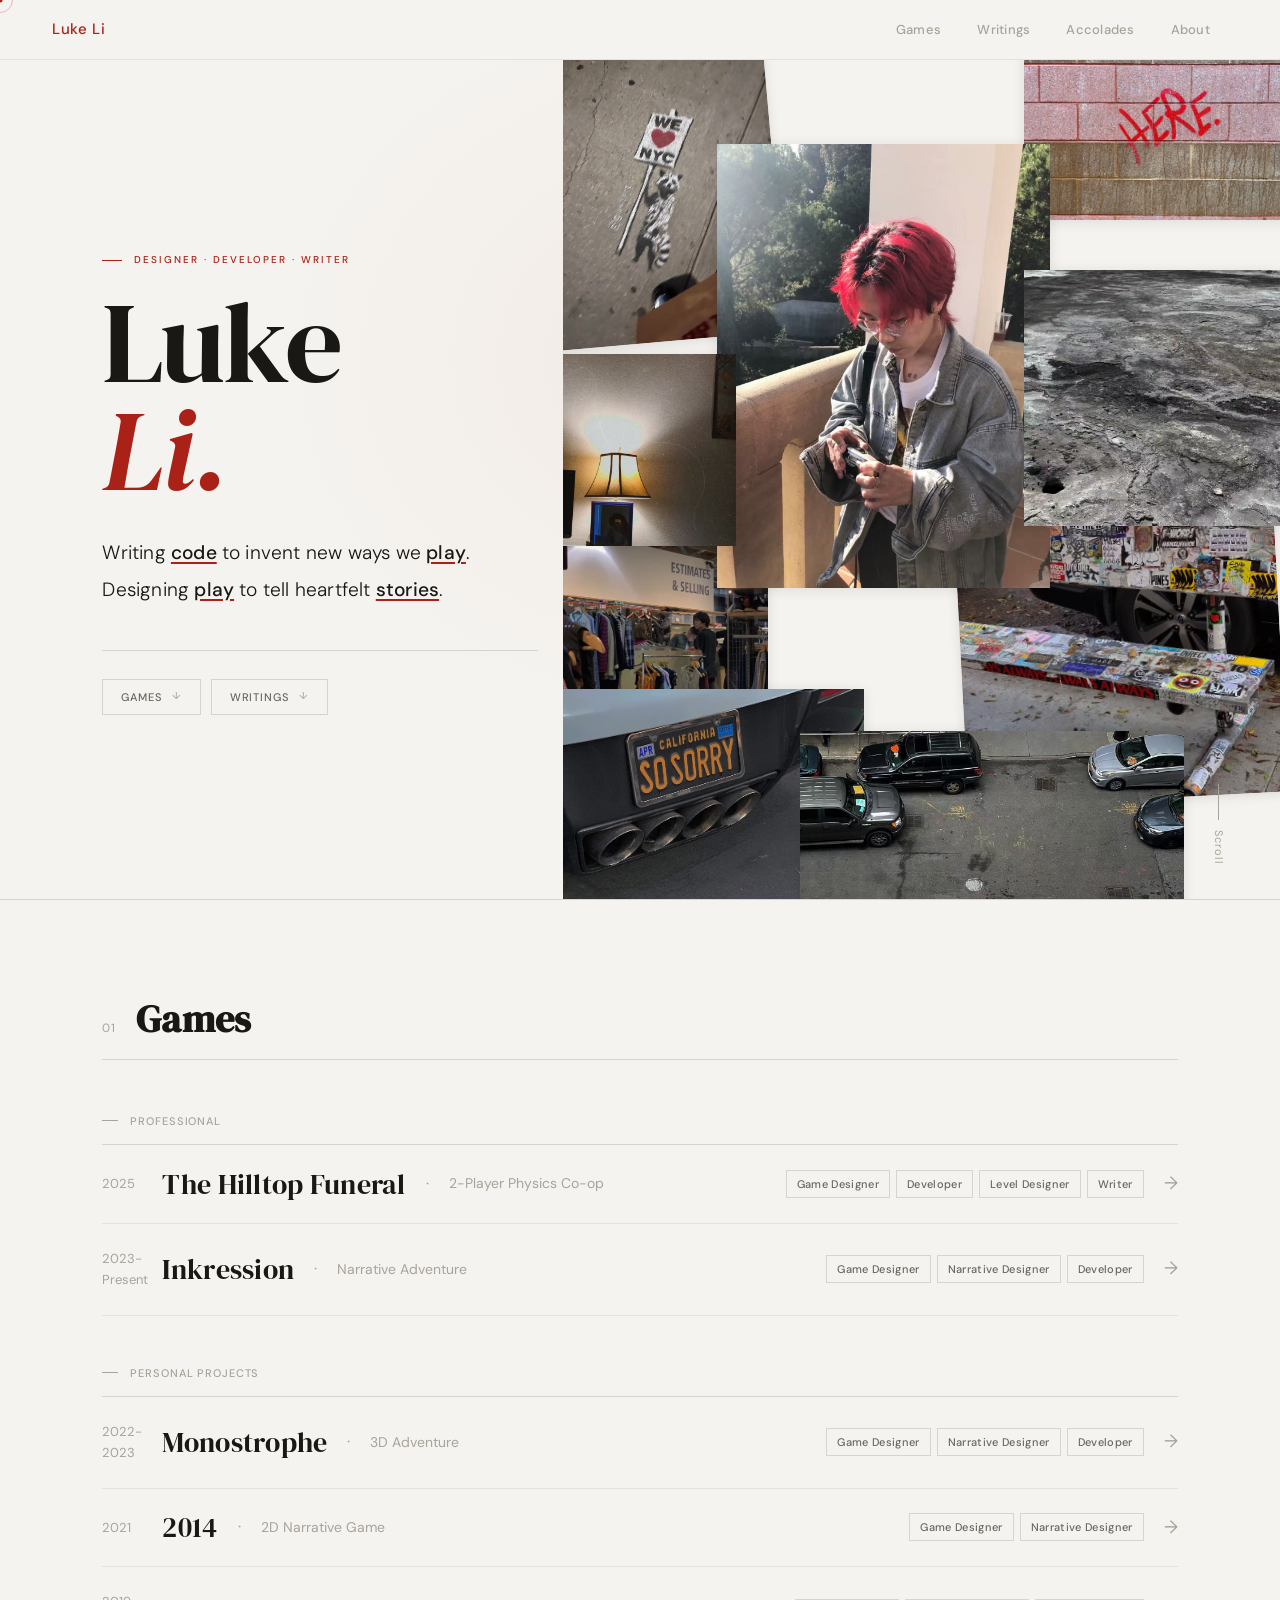
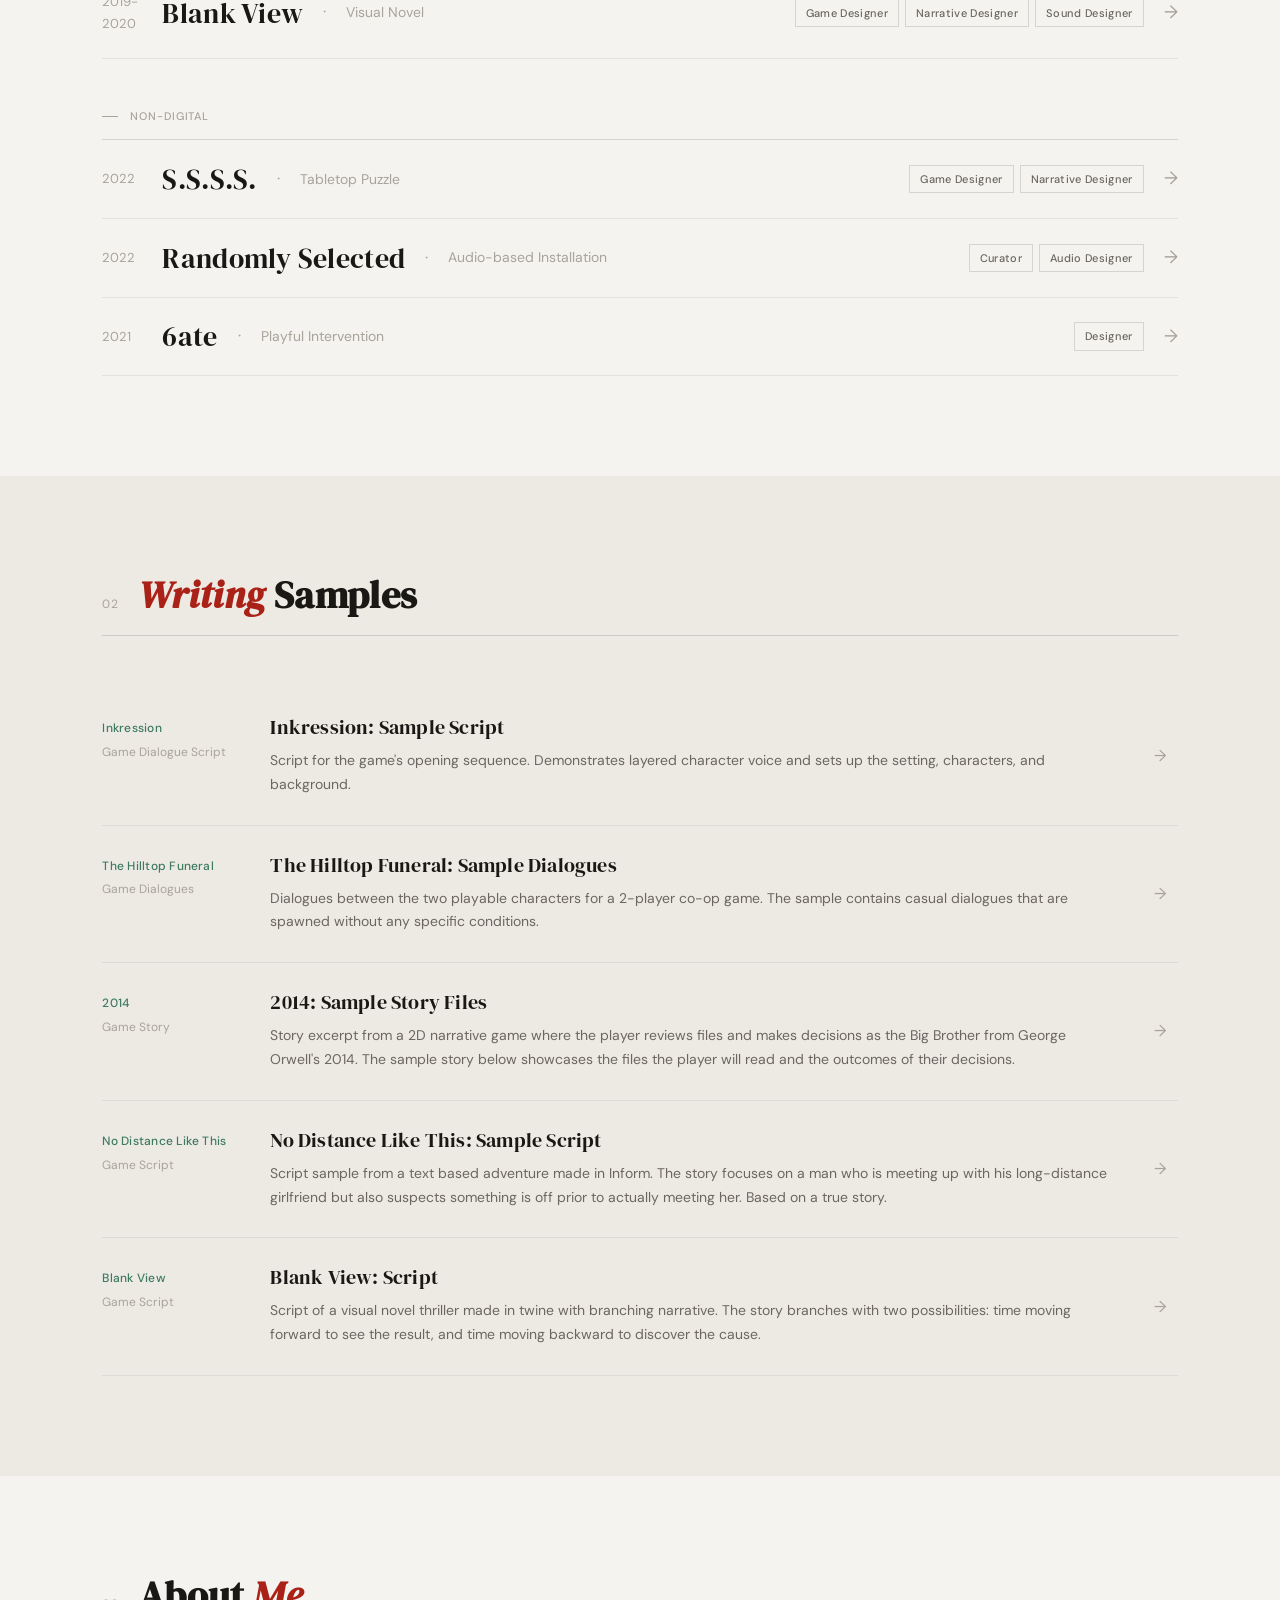
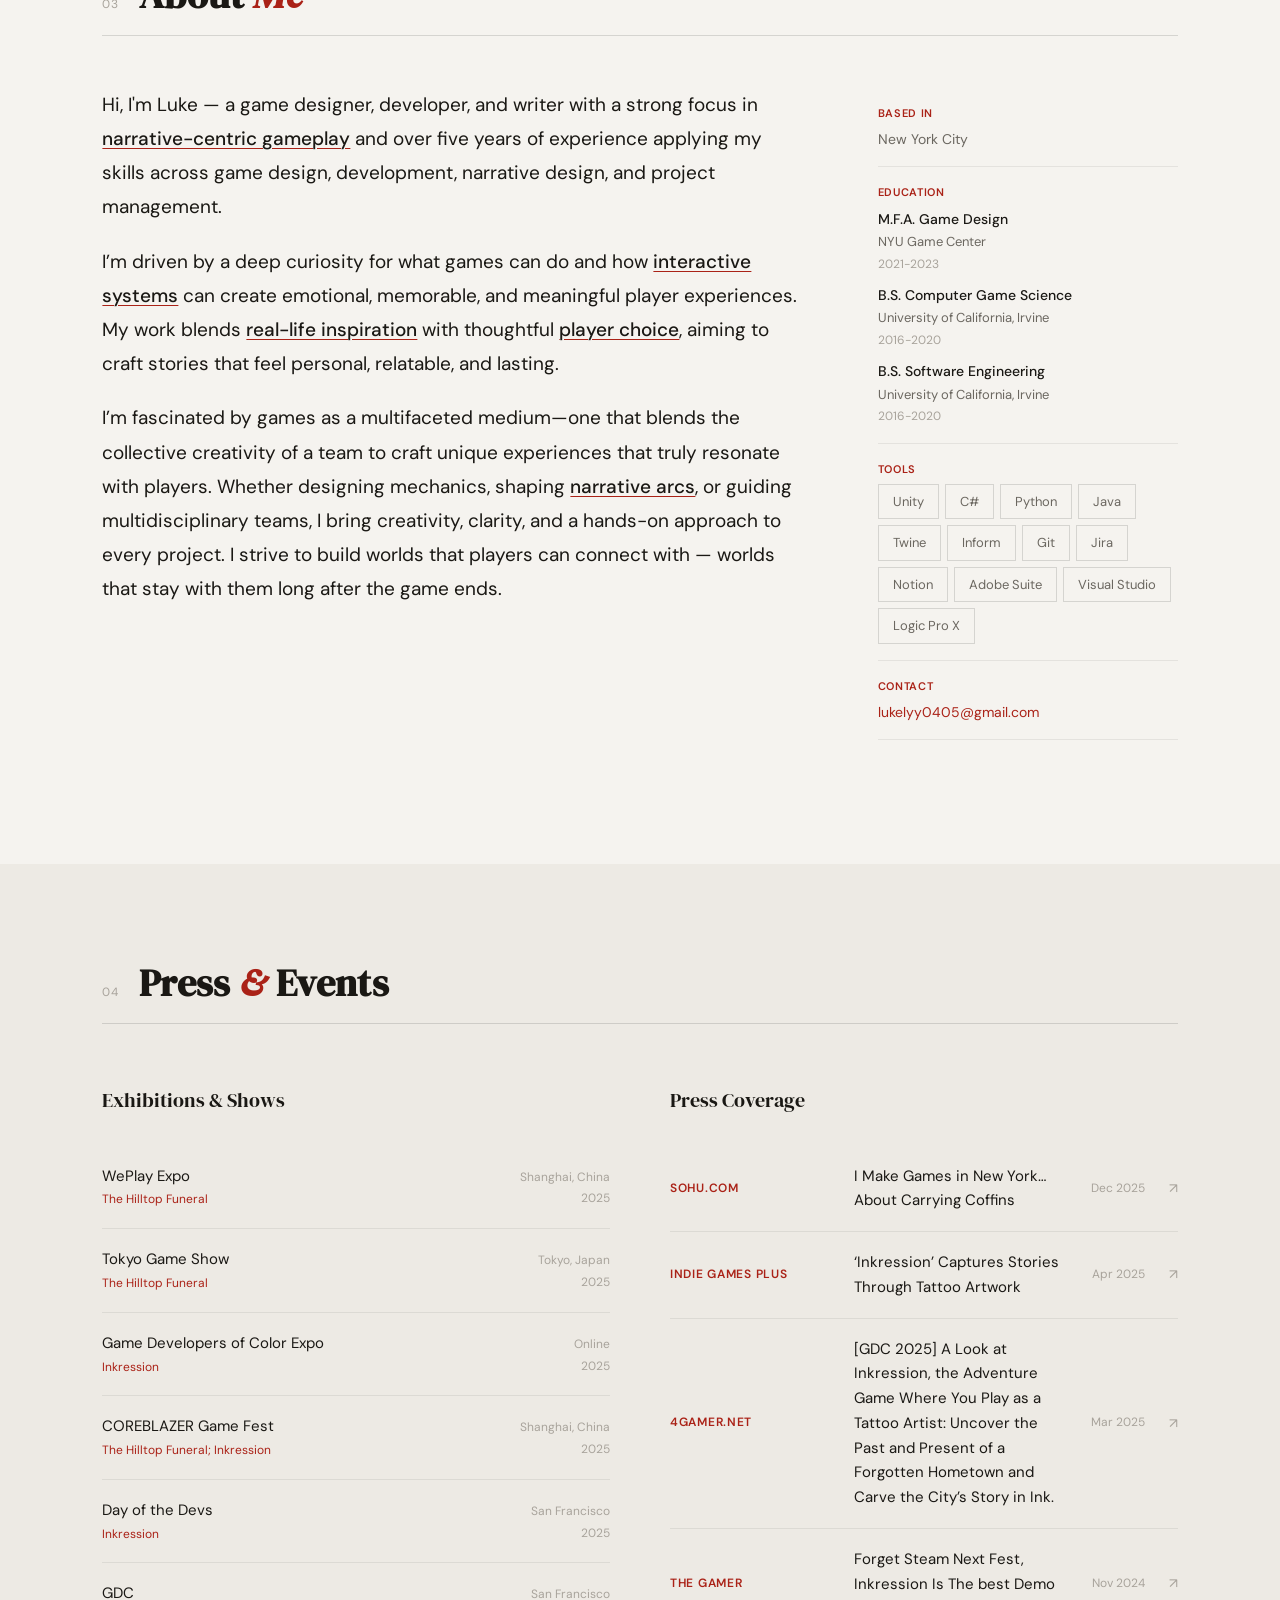
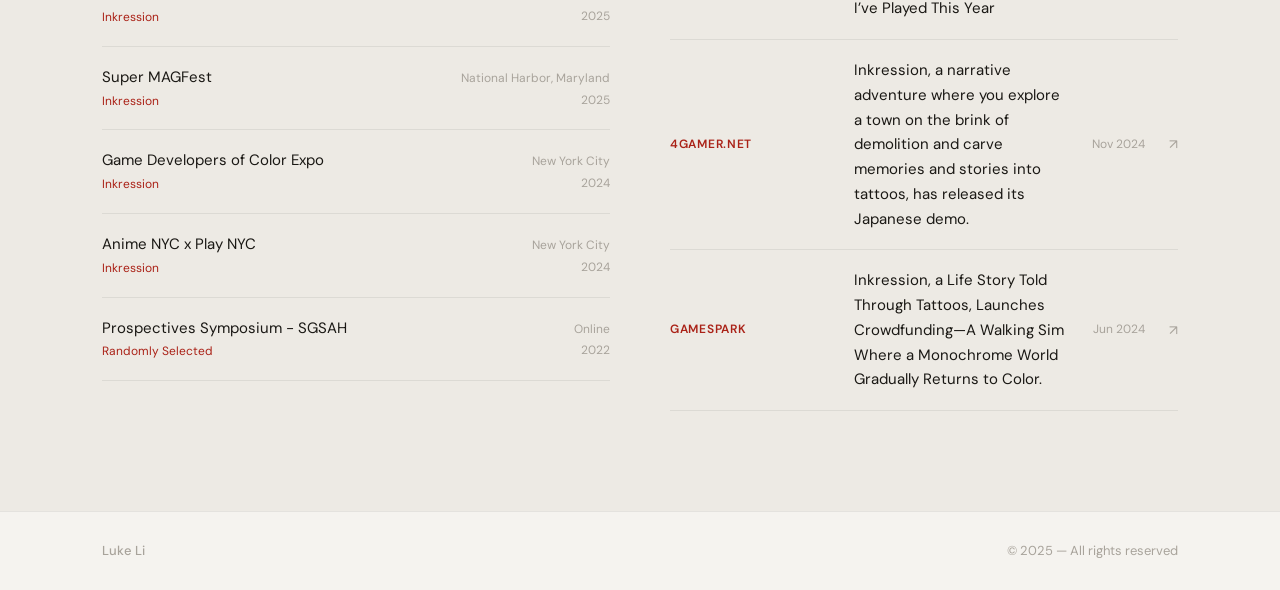
==== index.html @ 3622e914 "initial" ====
<!DOCTYPE html>
<html lang="en">
<head>
<meta charset="UTF-8"/>
<meta name="viewport" content="width=device-width, initial-scale=1.0"/>
<title>Luke Li — Portfolio</title>
<link rel="preconnect" href="https://fonts.googleapis.com">
<link rel="preconnect" href="https://fonts.gstatic.com" crossorigin>
<link href="https://fonts.googleapis.com/css2?family=DM+Sans:ital,opsz,wght@0,9..40,300;0,9..40,400;0,9..40,500;0,9..40,600;1,9..40,300&family=DM+Serif+Display:ital@0;1&display=swap" rel="stylesheet">
<link rel="stylesheet" href="styles.css">
</head>
<body>

<div id="cur"></div>
<div id="curR"></div>

<!-- NAV -->
<nav>
  <a href="#sec-hero" class="nav-logo" id="nav-logo">Luke Li</a>
  <ul class="nav-links">
    <li><a href="#sec-games"    data-s="games">Games</a></li>
    <li><a href="#sec-writings" data-s="writings">Writings</a></li>
    <li><a href="#sec-press"    data-s="press">Accolades</a></li>
    <li><a href="#sec-about"    data-s="about">About</a></li>
  </ul>
</nav>

<!-- MAIN PAGE -->
<main id="main-page">

  <!-- HERO -->
  <section id="sec-hero">
    <div class="hg"></div>
    <!-- left: name + statement + nav buttons -->
    <div class="h-left">
      <div class="h-eyebrow" id="h-eyebrow"></div>
      <div class="h-name" id="h-name"></div>
      <div class="h-name-row2">
        <div class="h-name-sub" id="h-name-sub"></div>
      </div>
      <p class="h-bio" id="h-bio"></p>
      <div class="h-statement">
        <div class="h-nav-btns">
          <a href="#sec-games"    class="h-nav-btn">Games</a>
          <a href="#sec-writings" class="h-nav-btn">Writings</a>
        </div>
      </div>
    </div>
    <!-- right: photo collage -->
    <div class="h-right">
      <div class="h-collage" id="h-collage"></div>
    </div>
    <div class="h-scroll">Scroll</div>
  </section>

  <!-- GAMES -->
  <section id="sec-games">
    <div class="wrap">
      <div class="sh rv"><span class="sh-num">01</span><h2 class="sh-title">Games</h2></div>
      <div id="games-container"></div>
    </div>
  </section>

  <!-- WRITINGS -->
  <section id="sec-writings">
    <div class="wrap" style="background:var(--bg2);max-width:none;padding:100px 8vw">
      <div style="max-width:1320px;margin:0 auto">
        <div class="sh rv"><span class="sh-num">02</span><h2 class="sh-title"><em>Writing</em> Samples</h2></div>
        <div class="w-list" id="w-list"></div>
      </div>
    </div>
  </section>

  <!-- ABOUT -->
  <section id="sec-about">
    <div class="wrap" style="background:var(--bg);max-width:none;padding:100px 8vw">
      <div style="max-width:1320px;margin:0 auto">
        <div class="sh rv"><span class="sh-num">03</span><h2 class="sh-title">About <em>Me</em></h2></div>
        <div class="ab-grid" id="ab-grid"></div>
      </div>
    </div>
  </section>

  <!-- PRESS & EVENTS -->
  <section id="sec-press">
    <div class="wrap" style="background:var(--bg2);max-width:none;padding:100px 8vw">
      <div style="max-width:1320px;margin:0 auto">
        <div class="sh rv"><span class="sh-num">04</span><h2 class="sh-title">Press <em>&amp;</em> Events</h2></div>
        <div class="pe-grid">
          <div class="rv" id="exhibitions-list"></div>
          <div class="rv" style="transition-delay:60ms" id="press-list"></div>
        </div>
      </div>
    </div>
  </section>

  <footer>
    <span class="f-logo" id="f-logo"></span>
    <span class="f-copy">© 2025 — All rights reserved</span>
  </footer>

</main>

<!-- ── DATA + GAME FILES ──────────────────────────────────────
     To add a new game: create games/<id>.js, add the id to
     DATA.games.professional or DATA.games.personal in data.js,
     then add a <script src="games/<id>.js"> tag below,
     and create games/<id>.html for the detail page.
──────────────────────────────────────────────────────────── -->
<script src="data.js"></script>
<script>const GAMES = {};</script>
<script src="games/the-hilltop-funeral.js" onerror="console.warn('missing: the-hilltop-funeral.js')"></script>
<script src="games/inkression.js" onerror="console.warn('missing: inkression.js')"></script>
<script src="games/monostrophe.js" onerror="console.warn('missing: monostrophe.js')"></script>
<script src="games/2014.js" onerror="console.warn('missing: 2014.js')"></script>
<script src="games/blank-view.js" onerror="console.warn('missing: blank-view.js')"></script>
<script src="games/s-s-s-s.js" onerror="console.warn('missing: s-s-s-s.js')"></script>
<script src="games/randomly-selected.js" onerror="console.warn('missing: randomly-selected.js')"></script>
<script src="games/6ate.js" onerror="console.warn('missing: 6ate.js')"></script>
<!-- To add a game: create games/<id>.js, add its id to DATA.games in data.js, add <script> and HTML page -->

<script>
// ═══════════════════════════════════════════════════════════
// CURSOR
// ═══════════════════════════════════════════════════════════
const cur=document.getElementById('cur'), curR=document.getElementById('curR');
let mx=0,my=0,rx=0,ry=0;
document.addEventListener('mousemove',e=>{mx=e.clientX;my=e.clientY;cur.style.left=mx+'px';cur.style.top=my+'px'});
(function tick(){rx+=(mx-rx)*.12;ry+=(my-ry)*.12;curR.style.left=rx+'px';curR.style.top=ry+'px';requestAnimationFrame(tick)})();
document.addEventListener('mouseover',e=>{
  const h=e.target.closest('a,button,.g-row,.w-row,.m-row');
  curR.style.transform=h?'translate(-50%,-50%) scale(1.5)':'translate(-50%,-50%) scale(1)';
  curR.style.borderColor=h?'rgba(170,34,23,.4)':'rgba(170,34,23,.25)';
});

// ═══════════════════════════════════════════════════════════
// HELPERS
// ═══════════════════════════════════════════════════════════
const gname = id => { if(!id) return 'Standalone'; const g=GAMES[id]; return g?g.title:id; };
const esc   = s  => String(s).replace(/&/g,'&amp;').replace(/</g,'&lt;').replace(/>/g,'&gt;');

// ═══════════════════════════════════════════════════════════
// INIT
// ═══════════════════════════════════════════════════════════

// ── Hero ──────────────────────────────────────────────────
function buildHero() {
  const [fn, ln] = DATA.name.split(' ');
  document.getElementById('h-eyebrow').textContent   = DATA.tagline;
  document.getElementById('h-name').textContent      = fn;
  document.getElementById('h-name-sub').textContent  = ln + '.';
  const bioKeywords = [['code','play'], ['play','stories']];
  const bioLines = DATA.heroBio.split(/\n+/).filter(Boolean);
  document.getElementById('h-bio').innerHTML = bioLines.map((line, i) => {
    const kws = bioKeywords[i] || [];
    const highlighted = kws.reduce((s, w) =>
      s.replace(new RegExp(`\\b(${w})\\b`, 'gi'), '<span class="h-bio-kw">$1</span>'), line);
    return `<span class="h-bio-l${i+1}">${highlighted}</span>`;
  }).join('');
  document.getElementById('nav-logo').textContent    = DATA.name;
  document.getElementById('f-logo').textContent      = DATA.name;
  document.title = DATA.name + ' — Portfolio';

  // collage
  buildCollage();
}

function buildCollage() {
  const el = document.getElementById('h-collage');
  if (!el) return;

  // Define collage items.
  // Set src to your image paths. Leave src empty ("") for placeholders.
  // is_me: true marks your portrait as the center piece.
  // The layout is defined as percentages of the panel width/height.
  const items = DATA.collage || [
    { src:'', is_me:true, scale:34, top:18, left:30, rot:-1 },
    { src:'', scale:26, top: 5, left: 4, rot: 3 },
    { src:'', scale:24, top: 8, left:66, rot:-3 },
    { src:'', scale:22, top:60, left: 6, rot:-2 },
    { src:'', scale:24, top:58, left:68, rot: 2 },
    { src:'', scale:18, top:34, left: 2, rot: 4 },
  ];

  // randomise entry order
  const delays = items.map((_, i) => i);
  for (let i = delays.length - 1; i > 0; i--) {
    const j = Math.floor(Math.random() * (i + 1));
    [delays[i], delays[j]] = [delays[j], delays[i]];
  }

  el.innerHTML = items.map((item, i) => {
    const imgHtml = item.src
      ? `<img src="${item.src}" alt="" onerror="this.parentElement.querySelector('.h-col-ph').style.display='flex';this.style.display='none'">`
      : '';
    const ph = `<div class="h-col-ph" style="${item.src ? 'display:none' : ''}">${item.is_me ? '☻' : '✦'}</div>`;
    const inner = item.link
      ? `<a href="${item.link}" target="_blank" rel="noopener">${imgHtml}${ph}</a>`
      : `${imgHtml}${ph}`;
    const rot = item.rot || 0;
    const delay = (delays[i] * 80 + 300).toFixed(0);
    return `<div class="h-col-item${item.is_me ? ' is-me' : ''}${item.link ? ' has-link' : ''}" style="
      --col-rot:rotate(${rot}deg);
      width:${item.scale || 25}%;
      height:auto;
      top:${item.top}%;
      left:${item.left}%;
      transform:rotate(${rot}deg);
      z-index:${i + 1};
      animation-delay:${delay}ms;
    ">${inner}</div>`;
  }).join('');
}

// ── Games list ────────────────────────────────────────────
function buildGames() {
  const container = document.getElementById('games-container');

  function renderSubsection(ids, label, delay) {
    const sub = document.createElement('div');
    sub.className = 'g-subsection rv';
    sub.style.transitionDelay = delay + 'ms';

    const heading = document.createElement('div');
    heading.className = 'g-sub-heading';
    heading.textContent = label;
    sub.appendChild(heading);

    const list = document.createElement('div');
    list.className = 'games-list';

    ids.forEach((id, i) => {
      const g = GAMES[id]; if (!g) return;
      const row = document.createElement('div');
      row.className = 'g-row rv';
      row.style.transitionDelay = (delay + 60 + i * 55) + 'ms';

      const rolePills = (Array.isArray(g.role) ? g.role : [g.role])
        .map(t => `<span class="pill-role">${t}</span>`).join('');
      const coverHtml = g.coverImage
        ? `<img src="${g.coverImage}" alt="${esc(g.title)}">`
        : '';
      const toolPills = (Array.isArray(g.tools) ? g.tools : [g.tools]).filter(Boolean)
        .map(t => `<span class="pill-tool">${t}</span>`).join('');
      const teamHtml = g.team ? `<div class="g-meta-item"><span class="g-meta-label">Team</span><span class="g-meta-val">${g.team} people</span></div>` : '';
      const toolHtml = toolPills ? `<div class="g-meta-item"><span class="g-meta-label">Tools</span><div class="g-meta-pills">${toolPills}</div></div>` : '';

      row.innerHTML = `
        <div class="g-main">
          <span class="g-year">${g.year || ''}</span>
          <span class="g-title">${g.title}</span>
          <span class="g-sep">·</span>
          <span class="g-genre">${g.genre}</span>
          <div class="g-roles">${rolePills}</div>
          <span class="g-arr">→</span>
        </div>
        <div class="g-expand">
          <div class="g-expand-img">${coverHtml}</div>
          <div class="g-expand-body">
            <p class="g-expand-desc">${g.shortDesc || ''}</p>
            <div class="g-expand-meta">${toolHtml}</div>
          </div>
        </div>`;

      row.addEventListener('click', () => { window.location.href = 'games/' + id + '.html'; });

      list.appendChild(row);
    });

    sub.appendChild(list);
    container.appendChild(sub);
  }

  renderSubsection(DATA.games.professional,    'Professional', 0);
  renderSubsection(DATA.games.personal,        'Personal Projects', 200);
  if (DATA.games['non-digital'] && DATA.games['non-digital'].length)
    renderSubsection(DATA.games['non-digital'], 'Non-Digital', 400);
}

// ── Writings ──────────────────────────────────────────────
function buildWritings() {
  const list = document.getElementById('w-list');
  DATA.writings.forEach((w, i) => {
    const r = document.createElement('div');
    r.className = 'w-row rv'; r.style.transitionDelay = (i * 55) + 'ms';
    r.innerHTML = `
      <div class="w-meta">
        <div class="w-game">${gname(w.gameId)}</div>
        <div class="w-type">${w.type}</div>
      </div>
      <div>
        <div class="w-title">${w.title}</div>
        <div class="w-excerpt">${w.excerpt}</div>
      </div>
      <div class="w-arrow">→</div>`;

    if (w.pageUrl) r.addEventListener('click', () => { window.location.href = w.pageUrl; });
    list.appendChild(r);
  });
}

// ── Music ─────────────────────────────────────────────────
function buildMusic() {
  const list = document.getElementById('m-list');
  const audios = {};
  DATA.music.forEach((m, i) => {
    const row = document.createElement('div');
    row.className = 'm-row rv'; row.style.transitionDelay = (i * 45) + 'ms';
    const ha = m.audioFile && m.audioFile !== '';
    row.innerHTML = `
      <div>
        <div class="m-info">
          <span class="m-title">${m.title}</span>
          <span class="m-game">${gname(m.gameId)}</span>
        </div>
        <div class="m-desc-row">${m.desc}</div>
      </div>
      <div class="m-controls">
        <button class="pbtn" ${!ha ? 'style="opacity:.3;pointer-events:none"' : ''}>▶</button>
        <div class="m-bar"><div class="m-fill"></div></div>
        <span class="m-dur">${m.duration}</span>
        ${m.externalUrl && m.externalUrl !== '#' ? `<a href="${m.externalUrl}" target="_blank" class="m-ext-link">↗</a>` : ''}
      </div>`;
    list.appendChild(row);
    if (ha) {
      const a   = new Audio(m.audioFile);
      const btn = row.querySelector('.pbtn');
      const fill= row.querySelector('.m-fill');
      const dur = row.querySelector('.m-dur');
      btn.addEventListener('click', () => {
        Object.values(audios).forEach(x => { if (x !== a) { x.pause(); x.currentTime = 0; }});
        document.querySelectorAll('.pbtn').forEach(b => { b.textContent='▶'; b.classList.remove('playing'); });
        document.querySelectorAll('.m-fill').forEach(f => f.style.width = '0%');
        if (a.paused) { a.play(); btn.textContent = '■'; btn.classList.add('playing'); }
        else { a.pause(); btn.textContent = '▶'; btn.classList.remove('playing'); }
      });
      a.addEventListener('timeupdate', () => {
        if (a.duration) {
          fill.style.width = (a.currentTime / a.duration * 100) + '%';
          const r = a.duration - a.currentTime;
          dur.textContent = Math.floor(r/60) + ':' + String(Math.floor(r%60)).padStart(2,'0');
        }
      });
      a.addEventListener('ended', () => { btn.textContent='▶'; btn.classList.remove('playing'); fill.style.width='0%'; dur.textContent=m.duration; });
      audios[i] = a;
    }
  });
}

// ── About ─────────────────────────────────────────────────
function buildAbout() {
  const aboutKws = ['narrative-centric gameplay', 'interactive systems', 'real-life inspiration', 'player choice', 'narrative arcs'];
  function highlightAbout(text) {
    return aboutKws.reduce((s, w) =>
      s.replace(new RegExp(`(${w.replace(/[-]/g,'\\$&')})`, 'gi'), '<span class="ab-kw">$1</span>'), text);
  }
  const bios = DATA.aboutBio.map(p => `<p>${highlightAbout(p)}</p>`).join('');
  document.getElementById('ab-grid').innerHTML = `
    <div class="ab-text rv">${bios}</div>
    <div class="rv" style="transition-delay:80ms">
      <div class="ab-block"><div class="ab-lbl">Based In</div><div class="ab-val">${DATA.details.basedIn}</div></div>
      ${DATA.details.education && DATA.details.education.length ? `<div class="ab-block"><div class="ab-lbl">Education</div><div class="ab-val ab-edu">${DATA.details.education.map(e=>`<div class="ab-edu-item"><span class="ab-edu-deg">${e.degree}</span><span class="ab-edu-school">${e.school}</span>${e.year?`<span class="ab-edu-year">${e.year}</span>`:''}</div>`).join('')}</div></div>` : ''}
      <div class="ab-block"><div class="ab-lbl">Tools</div><div class="ab-tools">${DATA.details.tools.split('·').map(t=>`<span class="pill-tool">${t.trim()}</span>`).join('')}</div></div>
      <div class="ab-block"><div class="ab-lbl">Contact</div><div class="ab-val"><a href="mailto:${DATA.details.contact}" style="color:var(--red)">${DATA.details.contact}</a></div></div>
      <div class="ab-socials">${DATA.socials.filter(s=>s.url).map(s=>`<a href="${s.url}" target="_blank" class="soc"><span class="soc-line"></span>${s.label}</a>`).join('')}</div>
    </div>`;
}

// ═══════════════════════════════════════════════════════════
// NAV ACTIVE STATE
// ═══════════════════════════════════════════════════════════
function initNav() {
  const ids = ['games','writings','about','press'];
  const links = document.querySelectorAll('.nav-links a[data-s]');
  function update() {
    let cur = '';
    ids.forEach(id => {
      const el = document.getElementById('sec-' + id);
      if (el && window.scrollY >= el.offsetTop - 100) cur = id;
    });
    links.forEach(a => a.classList.toggle('on', a.dataset.s === cur));
  }
  window.addEventListener('scroll', update, {passive:true});
  update();
}

// ═══════════════════════════════════════════════════════════
// INTERSECTION OBSERVER
// ═══════════════════════════════════════════════════════════
const obs = new IntersectionObserver(entries => {
  entries.forEach(e => { if (e.isIntersecting) { e.target.classList.add('vis'); obs.unobserve(e.target); }});
}, {threshold: .08});

function initObserver() {
  document.querySelectorAll('.rv').forEach(r => obs.observe(r));
}

// ── Press ─────────────────────────────────────────────────
function buildPress() {
  const el = document.getElementById('press-list');
  if (!el || !DATA.press || !DATA.press.length) return;
  el.innerHTML = '<div class="ab-sub-title">Press Coverage</div>' +
    DATA.press.map((p, i) => `
    <a href="${p.url}" target="_blank" rel="noopener" class="press-row" style="transition-delay:${i*40}ms">
      <span class="press-pub">${p.publication}</span>
      <span class="press-title">${p.title}</span>
      <span class="press-date">${p.date}</span>
      <span class="press-arr">↗</span>
    </a>`).join('');
}

// ── Exhibitions ───────────────────────────────────────────
function buildExhibitions() {
  const el = document.getElementById('exhibitions-list');
  if (!el || !DATA.exhibitions || !DATA.exhibitions.length) return;
  el.innerHTML = '<div class="ab-sub-title">Exhibitions &amp; Shows</div>' +
    DATA.exhibitions.map((e, i) => `
    <div class="exh-row" style="transition-delay:${i*40}ms">
      <div class="exh-main">
        <span class="exh-title">${e.title}</span>
        ${e.game ? `<span class="exh-game">${e.game}</span>` : ''}
      </div>
      <div class="exh-right">
        ${e.location ? `<span class="exh-location">${e.location}</span>` : ''}
        <span class="exh-date">${e.date}</span>
      </div>
    </div>`).join('');
}

// ═══════════════════════════════════════════════════════════
// RUN
// ═══════════════════════════════════════════════════════════
buildHero();
buildGames();
buildWritings();
buildAbout();
buildPress();
buildExhibitions();
initNav();
initObserver();
</script>
</body>
</html>
---- styles.css ----
/* ── TOKENS ─────────────────────────────────────────────── */
:root {
  --bg:    #f5f3ef;
  --bg2:   #edeae4;
  --surf:  #e5e1d9;
  --surf2: #dedad1;
  --bord:  rgba(0,0,0,0.07);
  --bord2: rgba(0,0,0,0.13);
  --text:  #1a1814;
  --dim:   #6b6760;
  --dimr:  #a8a39b;
  --red:   #aa2217;
  --reds:  #cc3828;
  --grn:   #3d7a5e;
  --fc:    'DM Serif Display', serif;   /* display / headings */
  --fb:    'DM Sans', sans-serif;       /* body / UI          */
}

/* ── RESET ──────────────────────────────────────────────── */
*,*::before,*::after { box-sizing:border-box; margin:0; padding:0 }
html { scroll-behavior:smooth }
body {
  background:var(--bg); color:var(--text);
  font-family:var(--fb); font-weight:400; font-size:17px; line-height:1.65;
  overflow-x:hidden; cursor:none;
}
a { color:inherit; text-decoration:none; cursor:none }
button { cursor:none; font-family:var(--fb); border:none; background:none }
img { max-width:100%; display:block }

/* ── CURSOR ─────────────────────────────────────────────── */
#cur  { position:fixed; width:5px; height:5px; background:var(--red); border-radius:50%; pointer-events:none; z-index:9999; transform:translate(-50%,-50%); transition:transform .1s }
#curR { position:fixed; width:26px; height:26px; border:1px solid rgba(170,34,23,.25); border-radius:50%; pointer-events:none; z-index:9998; transform:translate(-50%,-50%); transition:all .15s ease }
body:hover #cur { opacity:1 }

/* ── NAV ────────────────────────────────────────────────── */
nav {
  position:fixed; top:0; left:0; right:0; z-index:500;
  display:flex; align-items:center; justify-content:space-between;
  padding:0 52px; height:60px;
  background:rgba(245,243,239,.96);
  border-bottom:1px solid var(--bord);
  backdrop-filter:blur(10px);
}
.nav-logo {
  font-family:var(--fb); font-size:15px; font-weight:500;
  letter-spacing:.04em; color:var(--red);
  transition:opacity .2s;
}
.nav-logo:hover { opacity:.7 }
.nav-links { display:flex; list-style:none; height:100% }
.nav-links li { height:100%; display:flex; align-items:center }
.nav-links a {
  display:flex; align-items:center; height:100%; padding:0 18px;
  font-family:var(--fb); font-size:13px; font-weight:500; letter-spacing:.02em;
  color:var(--dimr); transition:color .2s; position:relative;
}
.nav-links a::after {
  content:''; position:absolute; bottom:0; left:18px; right:18px;
  height:1px; background:var(--red);
  transform:scaleX(0); transform-origin:left; transition:transform .25s;
}
.nav-links a:hover { color:var(--text) }
.nav-links a.on { color:var(--text) }
.nav-links a.on::after { transform:scaleX(1) }

/* ── SHARED ─────────────────────────────────────────────── */
.wrap { padding:100px 8vw; max-width:1320px; margin:0 auto }

.sh {
  display:flex; align-items:baseline; gap:20px; margin-bottom:52px;
  padding-bottom:20px; border-bottom:1px solid var(--bord2);
}
.sh-num { font-family:var(--fb); font-size:12px; font-weight:400; letter-spacing:.06em; color:var(--dimr) }
.sh-title { font-family:var(--fc); font-size:clamp(24px,3vw,38px); letter-spacing:.01em; line-height:1 }
.sh-title em { font-style:italic; color:var(--red) }

.pill {
  font-family:var(--fb); font-size:11px; font-weight:400;
  color:var(--dim); border:1px solid var(--bord2); padding:3px 10px; white-space:nowrap;
}

/* ── REVEAL ─────────────────────────────────────────────── */
.rv { opacity:0; transform:translateY(18px); transition:opacity .5s ease, transform .5s ease }
.rv.vis { opacity:1; transform:translateY(0) }

/* ── FOOTER ─────────────────────────────────────────────── */
footer {
  border-top:1px solid var(--bord); padding:28px 8vw;
  display:flex; align-items:center; justify-content:space-between;
}
.f-logo { font-family:var(--fb); font-size:13px; font-weight:500; color:var(--dimr) }
.f-copy { font-family:var(--fb); font-size:13px; font-weight:400; color:var(--dimr) }

/* ═══════════════════════════════════════════════════════════
   HERO
═══════════════════════════════════════════════════════════ */
#sec-hero {
  display:grid; grid-template-columns:1fr 1fr;
  min-height:100vh; padding-top:60px;
  border-bottom:1px solid var(--bord2);
  position:relative; overflow:hidden;
}

/* background glow sits behind both columns */
.hg {
  position:absolute; inset:0; pointer-events:none; z-index:0;
  background:radial-gradient(ellipse 50% 60% at 55% 40%, rgba(170,34,23,.04), transparent 70%);
}

/* ── left column ── */
.h-left {
  padding:56px 8vw 48px;
  display:flex; flex-direction:column; justify-content:center;
  position:relative; z-index:1;
}

.h-eyebrow {
  font-family:var(--fb); font-size:10px; font-weight:500; letter-spacing:.2em;
  text-transform:uppercase; color:var(--red); margin-bottom:22px;
  display:flex; align-items:center; gap:12px;
  opacity:0; animation:fu .6s ease .1s forwards;
}
.h-eyebrow::before { content:''; width:20px; height:1px; background:var(--red); flex-shrink:0 }

.h-name {
  font-family:var(--fc); font-size:clamp(64px,9vw,118px);
  letter-spacing:-.02em; line-height:.9;
  color:var(--text); margin-bottom:4px;
  opacity:0; animation:fu .7s ease .2s forwards;
}

/* last name row */
.h-name-row2 {
  display:flex; align-items:baseline;
  margin-bottom:36px;
  opacity:0; animation:fu .7s ease .3s forwards;
}
.h-name-sub {
  font-family:var(--fc); font-size:clamp(64px,9vw,118px);
  letter-spacing:-.02em; line-height:.9; font-style:italic;
  color:var(--red); flex-shrink:0;
}
.h-bio {
  display:flex; flex-direction:column; gap:6px;
  max-width:460px; margin-bottom:44px;
  opacity:0; animation:fu .7s ease .4s forwards;
}
.h-bio-l1, .h-bio-l2 {
  font-family:var(--fb); font-size:clamp(16px,1.5vw,20px);
  font-weight:300; line-height:1.6; color:var(--text); letter-spacing:.01em;
}
.h-bio-kw {
  font-weight:500;
  text-decoration:underline; text-decoration-color:var(--red);
  text-underline-offset:3px; text-decoration-thickness:1.5px;
}

/* divider + buttons block */
.h-statement {
  border-top:1px solid var(--bord2); padding-top:28px; margin-bottom:0;
  opacity:0; animation:fu .7s ease .45s forwards;
}

/* nav buttons replacing CTA */
.h-nav-btns {
  display:flex; gap:10px; flex-wrap:wrap;
  opacity:0; animation:fu .7s ease .6s forwards;
}
.h-nav-btn {
  display:inline-flex; align-items:center; gap:9px;
  font-family:var(--fb); font-size:11px; font-weight:500; letter-spacing:.08em;
  text-transform:uppercase; color:var(--dim);
  border:1px solid var(--bord2); padding:8px 18px;
  transition:border-color .2s, color .2s, background .2s;
  cursor:none;
}
.h-nav-btn:hover { border-color:var(--red); color:var(--red) }
.h-nav-btn::after { content:'↓'; font-size:10px; opacity:.5; transition:opacity .2s, transform .2s }
.h-nav-btn:hover::after { opacity:1; transform:translateY(2px) }

/* ── right column — collage ── */
.h-right {
  position:relative; z-index:1; overflow:hidden;
  background:var(--bg);
  opacity:0; animation:fi .8s ease .5s forwards;
  min-height:100%;
  margin-left:-6vw; padding-left:6vw;
}
.h-collage {
  position:relative; width:100%; height:100%; min-height:500px;
}
@keyframes col-in {
  from { opacity:0; transform:var(--col-rot) translateY(18px); }
  to   { opacity:1; transform:var(--col-rot) translateY(0); }
}
/* each collage item is absolutely positioned with a slight random rotation */
.h-col-item {
  position:absolute;
  background:var(--surf);
  overflow:hidden;
  box-shadow:0 2px 12px rgba(0,0,0,.1);
  pointer-events:none;
  opacity:0;
  animation:col-in .6s cubic-bezier(.22,.8,.36,1) forwards;
}
.h-col-item img {
  width:100%; height:auto; display:block;
}
/* placeholder when no image set */
.h-col-ph {
  width:100%; height:100%;
  display:flex; align-items:center; justify-content:center;
  background:var(--surf2); color:var(--dimr);
  font-family:var(--fc); font-size:28px;
}
.h-col-item.has-link { pointer-events:auto; cursor:pointer; }
.h-col-item.has-link a { display:block; }


/* scroll indicator */
.h-scroll {
  position:fixed; bottom:36px; right:52px;
  font-family:var(--fb); font-size:11px; font-weight:400; letter-spacing:.1em;
  color:var(--dimr); writing-mode:vertical-rl; display:flex; align-items:center; gap:10px;
  animation:fi 1.2s ease 1s both; z-index:10;
}
.h-scroll::before { content:''; width:1px; height:36px; background:var(--dimr); animation:gd 2.2s ease 1.2s infinite }
@keyframes gd{0%{transform:scaleY(0);transform-origin:top}50%{transform:scaleY(1);transform-origin:top}51%{transform:scaleY(1);transform-origin:bottom}100%{transform:scaleY(0);transform-origin:bottom}}
@keyframes fu { from{opacity:0;transform:translateY(16px)} to{opacity:1;transform:none} }
@keyframes fi { from{opacity:0} to{opacity:1} }

/* ═══════════════════════════════════════════════════════════
   GAMES — minimal list rows with thumbnail
═══════════════════════════════════════════════════════════ */
#sec-games { background:var(--bg) }

.g-subsection { margin-bottom:48px }
.g-subsection:last-child { margin-bottom:0 }

.g-sub-heading {
  font-family:var(--fb); font-size:11px; font-weight:500; letter-spacing:.08em;
  text-transform:uppercase; color:var(--dimr); padding-bottom:14px;
  border-bottom:1px solid var(--bord2);
  display:flex; align-items:center; gap:12px;
}
.g-sub-heading::before { content:''; width:16px; height:1px; background:var(--dimr) }

.games-list { display:flex; flex-direction:column }

.g-row {
  border-bottom:1px solid var(--bord);
  cursor:none; position:relative;
}
.g-row::before {
  content:''; position:absolute; left:-8vw; right:-8vw; top:0; bottom:0;
  background:var(--bg2); opacity:0; transition:opacity .2s; z-index:0; pointer-events:none;
}
.g-row:hover::before { opacity:1 }
.g-row > * { position:relative; z-index:1 }

/* one-line summary */
.g-main {
  display:flex; align-items:center; gap:20px; padding:24px 0;
}
.g-year {
  font-family:var(--fb); font-size:13px; color:var(--dimr); font-weight:400;
  flex-shrink:0; width:40px;
}
.g-title {
  font-family:var(--fc); font-size:28px; letter-spacing:.01em;
  color:var(--text); line-height:1; transition:color .2s; flex-shrink:0;
}
.g-row:hover .g-title { color:var(--red) }
.g-sep { color:var(--dimr); font-size:16px; flex-shrink:0 }
.g-genre {
  font-family:var(--fb); font-size:14px; color:var(--dimr); flex:1;
}
.g-roles { display:flex; gap:6px; flex-wrap:wrap; flex-shrink:0 }
.g-row:hover .pill-role {
  color:var(--red); border-color:var(--red);
}
.g-arr {
  font-size:18px; color:var(--dimr); flex-shrink:0;
  transition:color .25s, transform .25s;
}
.g-row:hover .g-arr { color:var(--red); transform:translateX(4px) }

/* expanding preview */
.g-expand {
  display:flex; gap:28px; align-items:flex-start;
  max-height:0; overflow:hidden; opacity:0;
  transition:max-height .38s cubic-bezier(.4,0,.2,1), opacity .28s ease, padding .38s;
}
.g-row:hover .g-expand {
  max-height:280px; opacity:1; padding-bottom:28px;
}
.g-expand-img { flex-shrink:0; width:220px }
.g-expand-img img { width:100%; display:block }
.g-expand-body { display:flex; flex-direction:column; gap:14px; padding-top:4px }
.g-expand-desc {
  font-family:var(--fb); font-size:18px; line-height:1.7; color:var(--dim);
}
.g-expand-meta { display:flex; flex-direction:column; gap:10px }
.g-meta-item {
  display:flex; gap:14px; align-items:baseline;
}
.g-meta-label {
  font-family:var(--fb); font-size:11px; font-weight:500; letter-spacing:.06em;
  text-transform:uppercase; color:var(--dimr); flex-shrink:0; width:38px;
}
.g-meta-pills { display:flex; gap:6px; flex-wrap:wrap }
.g-meta-val {
  font-family:var(--fb); font-size:14px; color:var(--dim);
}

/* role pills */
.pill-role {
  font-family:var(--fb); font-size:11px; font-weight:500; letter-spacing:.03em;
  color:var(--dim); border:1px solid var(--bord2); padding:4px 10px; white-space:nowrap;
  transition:color .2s, border-color .2s;
}
/* tools / mode pills — used on detail pages and expand panel */
.pill-tool {
  font-family:var(--fb); font-size:13px; font-weight:400;
  color:var(--dim); border:1px solid var(--bord2); padding:6px 14px; white-space:nowrap;
}
.pill-mode {
  font-family:var(--fb); font-size:13px; font-weight:500;
  color:var(--red); border:1.5px solid var(--red); padding:4px 12px; white-space:nowrap;
}

/* ═══════════════════════════════════════════════════════════
   WRITINGS
═══════════════════════════════════════════════════════════ */
#sec-writings { background:var(--bg2) }

.w-list { display:flex; flex-direction:column }
.w-row {
  display:grid; grid-template-columns:140px 1fr 36px;
  gap:28px; padding:28px 0; border-bottom:1px solid var(--bord);
  position:relative; cursor:none;
}
.w-pdf-wrap {
  grid-column:1 / -1;
  max-height:0; overflow:hidden;
  transition:max-height .4s ease;
}
.w-row.w-pdf-open .w-pdf-wrap { max-height:700px }
.w-pdf { width:100%; height:680px; border:none; display:block }
.w-row::before {
  content:''; position:absolute; left:-8vw; right:-8vw; top:0; bottom:0;
  background:var(--surf); opacity:0; transition:opacity .2s; z-index:0; pointer-events:none;
}
.w-row:hover::before { opacity:1 }
.w-row > * { position:relative; z-index:1 }
.w-meta { padding-top:3px }
.w-game { font-family:var(--fb); font-size:12px; font-weight:500; letter-spacing:.02em; color:var(--grn) }
.w-type { font-family:var(--fb); font-size:12px; font-weight:400; color:var(--dimr); margin-top:4px }
.w-title { font-family:var(--fc); font-size:20px; letter-spacing:.01em; color:var(--text); line-height:1.15; margin-bottom:10px; transition:color .2s }
.w-row:hover .w-title { color:var(--red) }
.w-excerpt { font-size:14px; color:var(--dim); line-height:1.7 }
.w-arrow { display:flex; align-items:center; justify-content:center; font-size:16px; color:var(--dimr); transition:all .25s }
.w-row:hover .w-arrow { color:var(--red); transform:translateX(4px) }

/* ═══════════════════════════════════════════════════════════
   MUSIC
═══════════════════════════════════════════════════════════ */
#sec-music { background:var(--bg) }

.m-list { display:flex; flex-direction:column }
.m-row {
  display:grid; grid-template-columns:1fr auto;
  gap:24px; padding:20px 0; border-bottom:1px solid var(--bord);
  align-items:center; position:relative;
}
.m-row::before {
  content:''; position:absolute; left:-8vw; right:-8vw; top:0; bottom:0;
  background:var(--bg2); opacity:0; transition:opacity .2s; z-index:0; pointer-events:none;
}
.m-row:hover::before { opacity:1 }
.m-row > * { position:relative; z-index:1 }
.m-info { display:flex; align-items:baseline; gap:20px; flex-wrap:wrap }
.m-title { font-family:var(--fc); font-size:17px; letter-spacing:.01em; color:var(--text) }
.m-game { font-family:var(--fb); font-size:12px; font-weight:500; color:var(--grn) }
.m-desc-row { font-size:14px; color:var(--dim); margin-top:4px }
.m-controls { display:flex; align-items:center; gap:12px; flex-shrink:0 }
.pbtn {
  width:32px; height:32px; border:1px solid var(--bord2); border-radius:50%;
  background:none; color:var(--dim); cursor:none;
  display:flex; align-items:center; justify-content:center; font-size:9px;
  transition:all .2s; flex-shrink:0;
}
.pbtn:hover { border-color:var(--red); color:var(--red) }
.pbtn.playing { border-color:var(--red); color:var(--red) }
.m-bar { width:120px; height:1px; background:var(--bord2); position:relative }
.m-fill { position:absolute; left:0; top:0; bottom:0; background:var(--grn); width:0%; transition:width .1s }
.m-dur { font-family:var(--fb); font-size:12px; color:var(--dimr); min-width:32px; text-align:right }
.m-ext-link {
  font-family:var(--fb); font-size:13px; font-weight:500;
  color:var(--dimr); transition:color .2s; display:flex; align-items:center; gap:5px;
}
.m-ext-link:hover { color:var(--red) }

/* ═══════════════════════════════════════════════════════════
   ABOUT
═══════════════════════════════════════════════════════════ */
#sec-about { background:var(--bg2) }
.ab-grid { display:grid; grid-template-columns:1fr 300px; gap:72px; align-items:start }
.ab-text { font-size:clamp(16px,1.6vw,19px); line-height:1.8; color:var(--text) }
.ab-text em { font-style:italic; color:var(--red) }
.ab-kw { font-weight:500; color:var(--text); text-decoration:underline; text-decoration-color:var(--red); text-underline-offset:3px; text-decoration-thickness:1px }
.ab-text p+p { margin-top:20px }
.ab-block { padding:16px 0; border-bottom:1px solid var(--bord) }
.ab-lbl { font-family:var(--fb); font-size:11px; font-weight:600; letter-spacing:.06em; text-transform:uppercase; color:var(--red); margin-bottom:6px }
.ab-val { font-size:14px; color:var(--dim); line-height:1.6 }
.ab-tools { display:flex; flex-wrap:wrap; gap:6px }
.ab-edu { display:flex; flex-direction:column; gap:10px }
.ab-edu-item { display:flex; flex-direction:column; gap:2px }
.ab-edu-deg { font-size:14px; color:var(--text); font-weight:500 }
.ab-edu-school { font-size:13px; color:var(--dim) }
.ab-edu-year { font-size:12px; color:var(--dimr) }
.ab-socials { margin-top:24px; display:flex; flex-direction:column; gap:8px }
.soc { display:flex; align-items:center; gap:12px; color:var(--dim); font-family:var(--fb); font-size:13px; font-weight:500; transition:color .2s }
.soc:hover { color:var(--red) }
.soc-line { width:16px; height:1px; background:currentColor; transition:width .25s; flex-shrink:0 }
.soc:hover .soc-line { width:28px }

/* ═══════════════════════════════════════════════════════════
   GAME DETAIL PAGE
═══════════════════════════════════════════════════════════ */
.back-bar {
  position:sticky; top:0; z-index:10;
  background:rgba(245,243,239,.97); border-bottom:1px solid var(--bord);
  backdrop-filter:blur(10px);
  padding:0 8vw; height:48px;
  display:flex; align-items:center;
}
.back-btn {
  display:inline-flex; align-items:center; gap:10px;
  font-family:var(--fb); font-size:13px; font-weight:500; letter-spacing:.02em;
  color:var(--dim); transition:color .2s;
}
.back-btn:hover { color:var(--red) }
.b-arr { width:22px; height:1px; background:currentColor; position:relative; transition:width .25s }
.back-btn:hover .b-arr { width:34px }
.b-arr::before { content:''; position:absolute; left:0; top:-3px; width:6px; height:6px; border-left:1.5px solid currentColor; border-top:1.5px solid currentColor; transform:rotate(-45deg) }

.d-hero { width:100%; aspect-ratio:3/1; max-height:320px; overflow:hidden; position:relative; background:var(--surf) }
.d-hero img { width:100%; height:100%; object-fit:cover; filter:brightness(.8) saturate(.85) }
.d-hero-ph { width:100%; height:100%; display:flex; align-items:center; justify-content:center; background:var(--surf2) }
.d-hero-ph span { font-family:var(--fc); font-size:clamp(40px,7vw,100px); color:var(--dimr); opacity:.15; user-select:none }
.d-hero-ov { position:absolute; inset:0; background:linear-gradient(to top, var(--bg) 0%, transparent 50%) }

.d-overview { padding:40px 8vw 0; max-width:1320px; margin:0 auto }
.d-ov-inner { display:grid; grid-template-columns:1fr 280px; gap:60px; align-items:start }
.d-genre-tag { font-family:var(--fb); font-size:12px; font-weight:500; letter-spacing:.04em; color:var(--red); display:flex; align-items:center; gap:10px; margin-bottom:14px }
.d-genre-tag::before { content:''; width:20px; height:1px; background:var(--red) }
.d-title { font-family:var(--fc); font-size:clamp(32px,5vw,68px); line-height:.95; margin-bottom:36px; color:var(--text) }
.d-title span { color:var(--red) }
.d-tagline { font-size:18px; color:var(--dim); line-height:1.75; margin-bottom:28px; max-width:560px }
.d-links-ov { display:flex; gap:10px; flex-wrap:wrap }
.dlnk { display:inline-flex; align-items:center; padding:11px 22px; font-family:var(--fb); font-size:13px; font-weight:500; border:1px solid; transition:all .2s }
.dlnk.primary { background:var(--red); border-color:var(--red); color:#fff }
.dlnk.primary:hover { background:var(--reds); border-color:var(--reds) }
.dlnk.secondary { background:transparent; border-color:var(--bord2); color:var(--dim) }
.dlnk.secondary:hover { border-color:var(--red); color:var(--red) }

/* trailer embed in overview */
.ov-trailer { margin:24px 0 28px }
.ov-trailer-wrap { position:relative; padding-bottom:56.25%; height:0; overflow:hidden; background:var(--surf); max-width:560px }
.ov-trailer-wrap iframe { position:absolute; top:0; left:0; width:100%; height:100%; border:0 }

.ov-trailer-audio { margin:24px 0 28px }
.ov-trailer-audio audio { width:100%; max-width:560px; display:block }
.ov-trailer-audio-cap { margin-bottom:8px; font-size:13px; color:var(--dim); line-height:1.5 }

.d-sb-item { padding:16px 0; border-bottom:1px solid var(--bord) }
.d-sb-item:first-child { padding-top:0 }
.d-sb-lbl { font-family:var(--fb); font-size:11px; font-weight:600; letter-spacing:.06em; text-transform:uppercase; color:var(--red); margin-bottom:8px }
.d-sb-val { font-size:15px; color:var(--dim); line-height:1.5 }
.d-sb-pills { display:flex; flex-wrap:wrap; gap:5px; margin-top:6px }
.d-sb-pills .pill { font-size:13px; padding:4px 12px }

.sections-wrap { max-width:1320px; margin:0 auto; padding:0 8vw 100px }
.sec-divider { height:1px; background:var(--bord); margin:60px 0 }
.sec-title-el {
  font-family:var(--fc); font-size:clamp(18px,2vw,26px);
  color:var(--text); margin-bottom:24px; display:flex; align-items:center; gap:14px;
}
.sec-title-el::before { content:''; width:16px; height:2px; background:var(--red); flex-shrink:0 }
.sec-body { font-size:16px; color:var(--dim); line-height:1.85; max-width:720px }
.sec-body p+p { margin-top:20px }

/* subsections inside a text section */
.sec-subs { margin-top:36px; display:flex; flex-direction:column; gap:40px; max-width:720px }
.sec-sub-title {
  font-family:var(--fb); font-size:15px; font-weight:600;
  letter-spacing:.08em; text-transform:uppercase; color:var(--text);
  margin-bottom:14px; display:flex; align-items:center; gap:10px;
}
.sec-sub-title::before { content:''; width:8px; height:8px; border:1.5px solid var(--red); flex-shrink:0 }
.sec-sub-body { font-size:16px; color:var(--dim); line-height:1.85; padding-left:20px; border-left:1px solid var(--bord) }
.sec-sub-body p+p { margin-top:16px }
.sec-sub-body .sec-sub-img { margin-top:20px }
.sec-sub-img { margin-top:24px; margin-bottom:28px }
.sec-sub-img img { max-width:100%; border-radius:4px; display:block }
.sec-body ul, .sec-sub-body ul { margin:4px 0; padding-left:18px; display:flex; flex-direction:column; gap:6px; list-style:none }
.sec-body li, .sec-sub-body li { position:relative; padding-left:14px }
.sec-body li::before, .sec-sub-body li::before { content:'–'; position:absolute; left:0; color:var(--dimr) }
.sec-body strong, .sec-sub-body strong { color:var(--text); font-weight:600 }
.sec-body em, .sec-sub-body em { font-style:italic }
.sec-sub-body a, .sec-body a {
  display:inline-flex; align-items:center; gap:8px;
  padding:9px 18px; border:1.5px solid var(--red);
  color:var(--red); font-family:var(--fb); font-size:13px; font-weight:500;
  text-decoration:none; letter-spacing:.03em;
  transition:background .18s, color .18s;
}
.sec-sub-body a::before, .sec-body a::before { content:'↗'; font-size:14px }
.sec-sub-body a:hover, .sec-body a:hover { background:var(--red); color:#fff }

.blocks-wrap { display:flex; flex-direction:column; gap:48px }

/* youtube embed */
.sec-video { max-width:860px }
.doc-link-group { display:inline-flex; flex-direction:column; gap:4px }
.doc-link-wrap { display:flex; flex-direction:column; gap:0 }
.doc-link {
  display:flex; align-items:center; gap:10px; width:100%;
  padding:12px 20px; border:1.5px solid var(--red);
  text-decoration:none; color:var(--red);
  font-family:var(--fb); font-size:13px; font-weight:500; letter-spacing:.06em;
  transition:background .18s, color .18s;
}
.doc-link:hover { background:var(--red); color:#fff }
.doc-link-icon { font-size:15px; transition:inherit }
.doc-link-caption {
  font-family:var(--fb); font-size:11px; color:var(--dimr);
  padding:0 4px; margin-top:4px;
  opacity:0; max-height:0; overflow:hidden;
  transition:opacity .2s, max-height .2s;
}

.ev-list { display:flex; flex-direction:column; gap:0; max-width:720px }
.ev-row {
  display:flex; align-items:baseline; gap:16px;
  padding:14px 0; border-bottom:1px solid var(--bord);
  font-family:var(--fb); font-size:14px;
}
.ev-row:first-child { border-top:1px solid var(--bord) }
.ev-name { color:var(--red); font-weight:500; flex-shrink:0 }
.ev-note { color:var(--dim); font-size:13px; flex:1 }
.ev-date { color:var(--dimr); font-size:12px; margin-left:auto; flex-shrink:0 }
.doc-link-wrap:hover .doc-link-caption { opacity:1; max-height:40px }

.yt-wrap { position:relative; padding-bottom:56.25%; height:0; overflow:hidden; background:var(--surf) }
.yt-wrap iframe { position:absolute; top:0; left:0; width:100%; height:100%; border:0 }
.sit-caption { margin-top:10px; font-family:var(--fb); font-size:13px; color:var(--dim); line-height:1.5 }

.sec-imgtxt { display:block }
.sit-cols { display:grid; grid-template-columns:1fr 1fr; gap:52px; align-items:start }
.sit-cols.img-left  .sit-text { order:1 }
.sit-cols.img-left  .sit-img  { order:0 }
.sit-cols.img-right .sit-text { order:0 }
.sit-cols.img-right .sit-img  { order:1 }
.sit-img-inner { overflow:hidden; background:var(--surf); border:1px solid var(--bord) }
.sit-img-inner img { width:100%; height:100%; object-fit:cover }
.sit-img-ph { width:100%; height:100%; display:flex; align-items:center; justify-content:center; background:var(--surf2); color:var(--dimr); font-size:28px }
.sit-caption { margin-top:8px; font-family:var(--fb); font-size:13px; color:var(--dim); line-height:1.5 }

/* video-text: same two-column layout but with YouTube embed */
.sec-vidtxt { display:grid; grid-template-columns:1fr 1fr; gap:52px; align-items:start }
.sec-vidtxt.vid-left  .sit-text { order:1 }
.sec-vidtxt.vid-left  .sit-vid  { order:0 }
.sec-vidtxt.vid-right .sit-text { order:0 }
.sec-vidtxt.vid-right .sit-vid  { order:1 }
.sec-video-stack { display:flex; flex-direction:column; gap:20px }
.sit-yt-wrap { position:relative; padding-bottom:56.25%; height:0; overflow:hidden; background:var(--surf) }
.sit-yt-wrap iframe { position:absolute; top:0; left:0; width:100%; height:100%; border:0 }

/* ── GALLERY SLIDESHOW ───────────────────────────────────── */
.gal-empty { padding:60px 40px; text-align:center; font-family:var(--fb); font-size:12px; letter-spacing:.1em; text-transform:uppercase; color:var(--dimr); border:1px dashed var(--bord2) }
.gal-slideshow { position:relative; user-select:none }
.gal-track-wrap { overflow:hidden; position:relative; width:100% }
.gal-track { display:flex; align-items:stretch; will-change:transform; transition:transform .55s cubic-bezier(.4,0,.2,1) }
.gal-slide { flex-shrink:0; box-sizing:border-box; transition:opacity .4s, transform .4s }
.gal-slide img { width:100%; aspect-ratio:16/9; object-fit:cover; display:block }
.gal-slide-ph { width:100%; aspect-ratio:16/9; background:var(--surf); display:flex; align-items:center; justify-content:center; color:var(--dimr) }
.gal-slide.s-active { opacity:1; transform:scale(1) }
.gal-slide.s-prev, .gal-slide.s-next { opacity:.3; transform:scale(.96); cursor:pointer }
.gal-slide.s-hidden { opacity:0; pointer-events:none }
.gal-caption-el { font-family:var(--fb); font-size:15px; color:var(--dim); min-height:20px; text-align:center; margin-top:16px; line-height:1.5 }
.gal-info { display:flex; align-items:center; justify-content:space-between; margin-top:10px }
.gal-dots { display:flex; gap:12px; align-items:center }
.gal-dot { width:6px; height:6px; border-radius:50%; background:var(--bord2); border:none; padding:0; cursor:none; transition:background .25s, transform .25s }
.gal-dot.on { background:var(--red); transform:scale(1.3) }
.gal-arrows { display:flex; gap:8px }
.gal-arr { width:36px; height:36px; border:1px solid var(--bord2); background:var(--bg); display:flex; align-items:center; justify-content:center; cursor:none; transition:border-color .2s, color .2s; color:var(--dimr) }
.gal-arr:hover { border-color:var(--red); color:var(--red) }
.gal-arr svg { width:14px; height:14px; stroke:currentColor; fill:none; stroke-width:1.5 }
.gal-progress { height:2px; background:var(--bord2); margin-top:12px; overflow:hidden }
.gal-progress-bar { height:100%; background:var(--red); width:0% }

/* ── PRESS & EVENTS SECTION ──────────────────────────────── */
.pe-grid { display:grid; grid-template-columns:1fr 1fr; gap:60px; margin-top:60px; align-items:start }
@media(max-width:860px) {
  .pe-grid { grid-template-columns:1fr; gap:48px }
  .press-row { grid-template-columns:1fr auto; gap:12px }
  .press-pub { display:none }
  .press-date { display:none }
}

/* ── ABOUT SUBSECTIONS ───────────────────────────────────── */
.ab-sub-title {
  font-family:var(--fc); font-size:clamp(16px,1.6vw,22px); font-weight:400;
  color:var(--text); margin-bottom:28px;
}


/* ── PRESS ───────────────────────────────────────────────── */
.press-row {
  display:grid; grid-template-columns:160px 1fr auto auto;
  align-items:center; gap:24px;
  padding:18px 0; border-bottom:1px solid var(--bord);
  text-decoration:none; color:inherit;
  transition:background .15s;
}
.press-row:first-child { border-top:1px solid var(--bord) }
.press-row:hover { background:var(--surf) }
.press-pub { font-family:var(--fb); font-size:12px; font-weight:600; letter-spacing:.06em; text-transform:uppercase; color:var(--red) }
.press-title { font-family:var(--fb); font-size:15px; color:var(--text) }
.press-date { font-family:var(--fb); font-size:12px; color:var(--dimr); white-space:nowrap }
.press-arr { font-size:14px; color:var(--dimr); transition:color .15s }
.press-row:hover .press-arr { color:var(--red) }

/* ── EXHIBITIONS ─────────────────────────────────────────── */
.exh-row {
  display:flex; align-items:baseline; justify-content:space-between;
  padding:18px 0; border-bottom:1px solid var(--bord);
}
.exh-row:first-child { border-top:1px solid var(--bord) }
.exh-main { display:flex; flex-direction:column; gap:2px }
.exh-title { font-family:var(--fb); font-size:15px; color:var(--text) }
.exh-game { font-family:var(--fb); font-size:12px; color:var(--red) }
.exh-right { display:flex; flex-direction:column; align-items:flex-end; gap:2px; flex-shrink:0 }
.exh-location { font-family:var(--fb); font-size:12px; color:var(--dimr) }
.exh-date { font-family:var(--fb); font-size:12px; color:var(--dimr) }

/* ── GAME LOOP DIAGRAM ───────────────────────────────────── */
.gl-wrap { width:100%; overflow-x:auto; padding-bottom:8px }
.gl-wrap svg { display:block; font-family:'DM Sans',sans-serif; overflow:visible }

.credits-grid { display:grid; grid-template-columns:repeat(auto-fill,minmax(220px,1fr)); border:1px solid var(--bord) }
.credit-item { padding:16px 20px; border-bottom:1px solid var(--bord); border-right:1px solid var(--bord) }
.credit-role { font-family:var(--fc); font-size:11px; letter-spacing:.12em; text-transform:uppercase; color:var(--red); margin-bottom:4px }
.credit-name { font-size:13px; color:var(--text) }

/* ── DETAIL SIDE NAV ─────────────────────────────────────── */
.d-layout { display:flex; align-items:flex-start }
.d-sidenav {
  width:220px; flex-shrink:0;
  position:sticky; top:64px;
  align-self:flex-start;
  padding:28px 16px 32px 40px;
  display:flex; flex-direction:column; align-items:flex-start; gap:0;
}
.d-body { flex:1; min-width:0 }

.dnav-section { width:100%; margin-bottom:0 }
.dnav-item {
  display:flex; align-items:center; gap:10px;
  width:100%;
  font-family:var(--fb); font-size:13px; font-weight:500; letter-spacing:.03em;
  color:var(--dimr);
  padding:7px 0; text-align:left;
  background:none; border:none; cursor:none;
  transition:color .2s;
  white-space:nowrap;
}
.dnav-item::before {
  content:''; width:16px; height:1px; flex-shrink:0;
  background:var(--bord2); transition:background .2s;
}
.dnav-item:hover { color:var(--text) }
.dnav-item:hover::before { background:var(--dim) }
.dnav-item.active { color:var(--text) }
.dnav-item.active::before { background:var(--red) }

.dnav-subs { display:flex; flex-direction:column; padding-left:26px; margin-top:1px; margin-bottom:2px }
.dnav-sub-item {
  font-family:var(--fb); font-size:12px; font-weight:400;
  color:var(--dimr);
  padding:3px 0 3px 12px; text-align:left;
  background:none; border:none; border-left:1px solid var(--bord2); cursor:none;
  transition:color .2s, border-color .2s;
  white-space:nowrap; overflow:hidden; text-overflow:ellipsis;
}
.dnav-sub-item:hover { color:var(--text) }
.dnav-sub-item.active { color:var(--red); border-left-color:var(--red) }

/* ── WRITING DETAIL PAGE ─────────────────────────────────── */
.wp-hero {
  padding:80px 8vw 60px; max-width:1320px; margin:0 auto;
}
.wp-type { font-family:var(--fb); font-size:12px; font-weight:500; letter-spacing:.06em; color:var(--red); display:flex; align-items:center; gap:10px; margin-bottom:20px }
.wp-type::before { content:''; width:20px; height:1px; background:var(--red) }
.wp-game { font-family:var(--fb); font-size:13px; font-weight:500; color:var(--grn); margin-bottom:28px }
.wp-title { font-family:var(--fc); font-size:clamp(28px,5vw,60px); line-height:1; margin-bottom:28px; color:var(--text) }
.wp-excerpt {
  font-size:18px; color:var(--dim); line-height:1.8; max-width:640px;
  padding:28px 0 28px 28px; border-left:3px solid var(--bord2);
  margin-bottom:36px;
}
.wp-divider { height:1px; background:var(--bord); margin:0 8vw 60px }
.wp-content { max-width:720px; margin:0 auto; padding:0 8vw 100px }

/* ── Yarn embed ───────────────────────────────────────────── */
.yarn-embed { display:flex; flex-direction:column; gap:48px }
.yarn-loading { font-family:var(--fb); font-size:15px; color:var(--dimr); padding:20px 0 }
.yn-node { border:1px solid var(--bord); overflow:hidden }
.yn-node-title { font-family:var(--fb); font-size:14px; font-weight:600; letter-spacing:.1em; text-transform:uppercase; color:var(--red); background:var(--surf); padding:14px 28px; border-bottom:1px solid var(--bord) }
.yn-body { margin:0; padding:32px 28px; font-family:'Courier New',monospace; font-size:16px; line-height:2; overflow-x:auto; white-space:pre-wrap; word-break:break-word }
.yn-line    { color:var(--text) }
.yn-option  { color:var(--red); font-weight:500 }
.yn-command { color:#6b83aa }
.yn-comment { color:var(--dimr); font-style:italic }
.yn-tag     { color:#8a6a2a }
.yn-cond    { color:#6b83aa; font-style:italic }
.yn-blank   { display:block }
.wp-content p { font-size:17px; color:var(--text); line-height:1.85; margin-bottom:24px }
.wp-content h2 { font-family:var(--fc); font-size:clamp(20px,2.5vw,30px); color:var(--text); margin:48px 0 20px; display:flex; align-items:center; gap:14px }
.wp-content h2::before { content:''; width:16px; height:2px; background:var(--red); flex-shrink:0 }
.wp-content h3 { font-family:var(--fb); font-size:15px; font-weight:600; letter-spacing:.05em; text-transform:uppercase; color:var(--text); margin:32px 0 12px }
.wp-file-link { display:inline-flex; align-items:center; gap:10px; padding:12px 24px; font-family:var(--fb); font-size:13px; font-weight:500; border:1px solid var(--red); color:var(--red); transition:all .2s }
.wp-file-link:hover { background:var(--red); color:#fff }

/* ── RESPONSIVE ─────────────────────────────────────────── */
@media(max-width:1100px) { .d-sidenav { display:none } }
@media(max-width:960px) {
  nav { padding:0 24px }
  .wrap { padding:80px 5vw }
  #sec-hero { grid-template-columns:1fr; padding:0 }
  .h-right { display:none }
  .h-left { padding:80px 5vw 48px }
  .h-name, .h-name-sub { font-size:clamp(52px,12vw,80px) }
.d-ov-inner { grid-template-columns:1fr }
  .d-overview { padding:32px 5vw 0 }
  .sections-wrap { padding:0 5vw 80px }
  .sit-cols { grid-template-columns:1fr }
  .sit-cols .sit-text, .sit-cols .sit-img { order:unset !important }
  .sec-vidtxt { grid-template-columns:1fr }
  .sec-vidtxt .sit-text, .sec-vidtxt .sit-vid { order:unset !important }
  .ab-grid { grid-template-columns:1fr; gap:40px }
  .w-row { grid-template-columns:120px 1fr; gap:20px }
  .w-arrow { display:none }
  .back-bar { padding:0 5vw }
  .wp-hero { padding:60px 5vw 40px }
  .wp-content { padding:0 5vw 80px }
  .wp-divider { margin:0 5vw 40px }
}
@media(max-width:640px) {
  nav { height:52px; padding:0 16px }
  .nav-links a { padding:0 10px; font-size:9px }
  .h-scroll { display:none }
  footer { flex-direction:column; gap:8px; text-align:center; padding:24px 5vw }
  .g-year { display:none }
  .g-arr { display:none }
  .g-roles { display:none }
  .g-expand { display:none }
  .w-row { grid-template-columns:1fr }
  .w-meta { display:none }
  .m-row { grid-template-columns:1fr }
  .m-controls { margin-top:8px }
  .d-hero { aspect-ratio:16/9 }
}
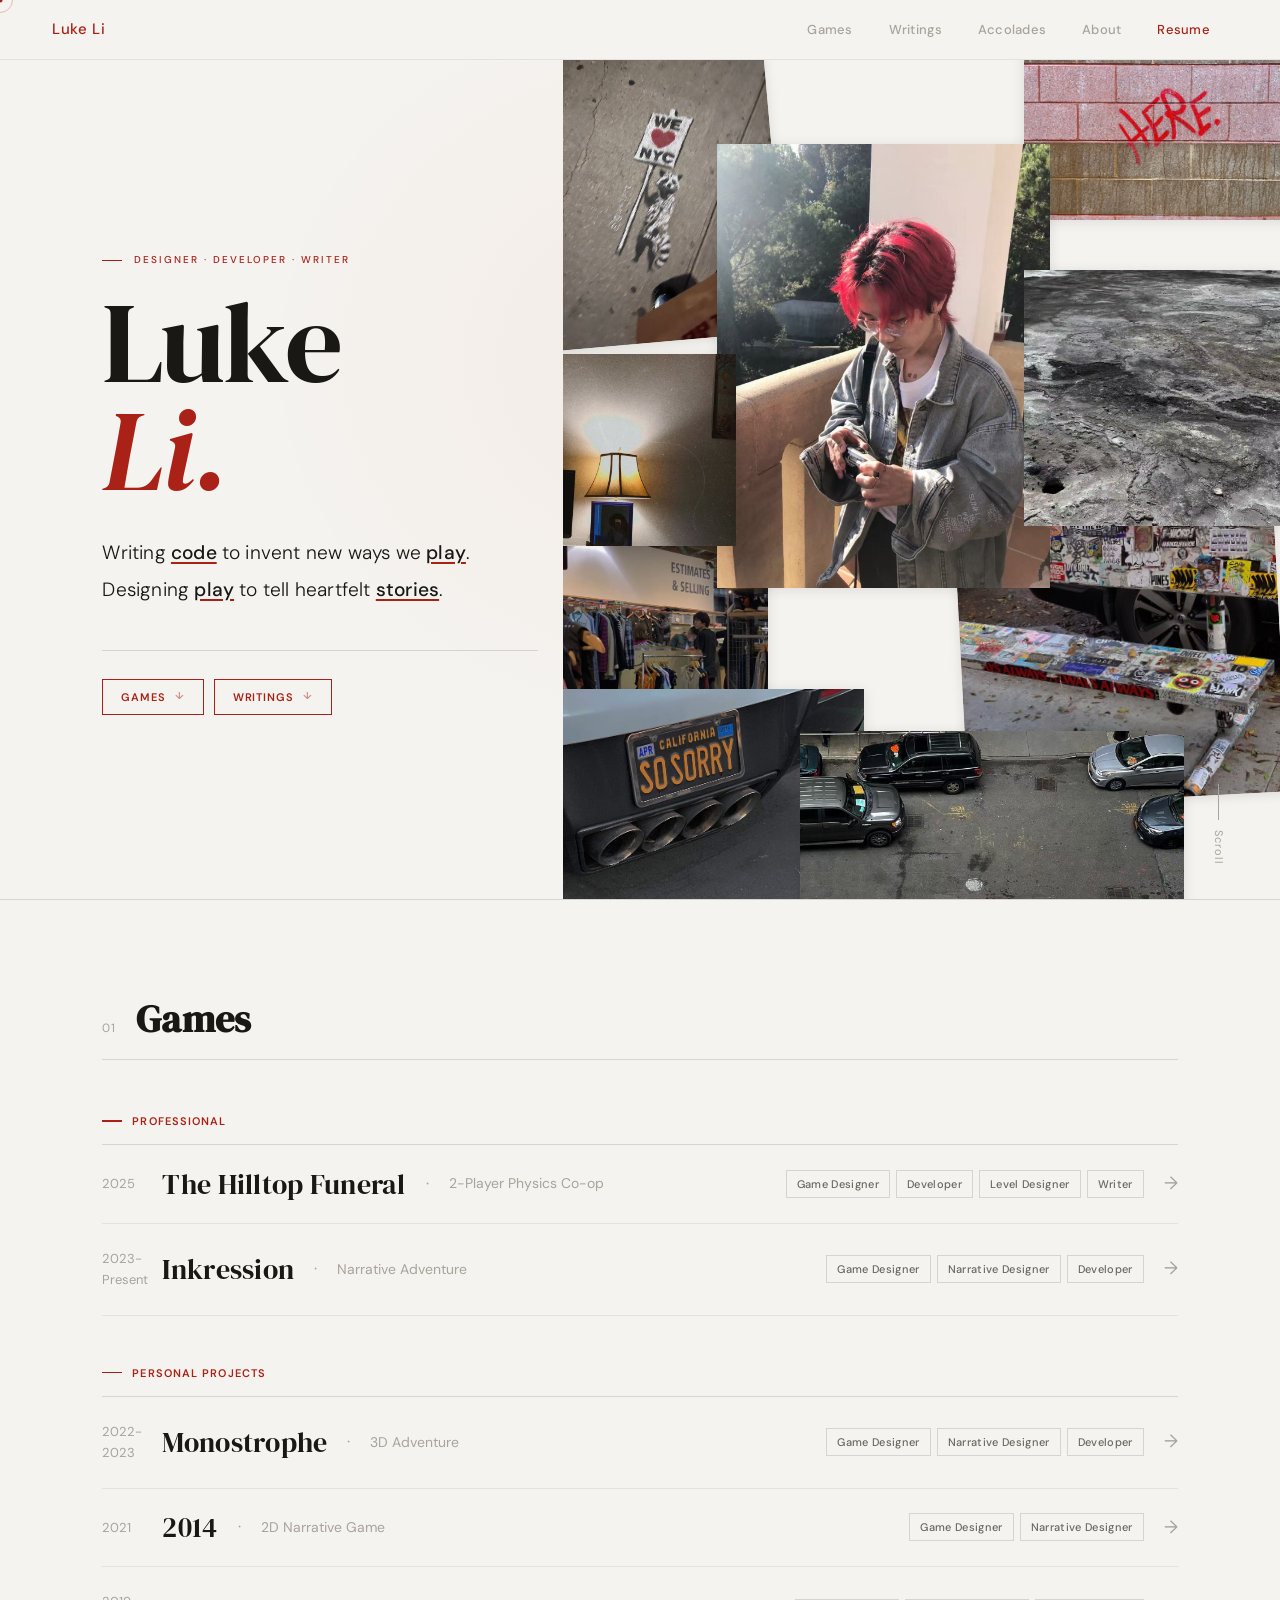
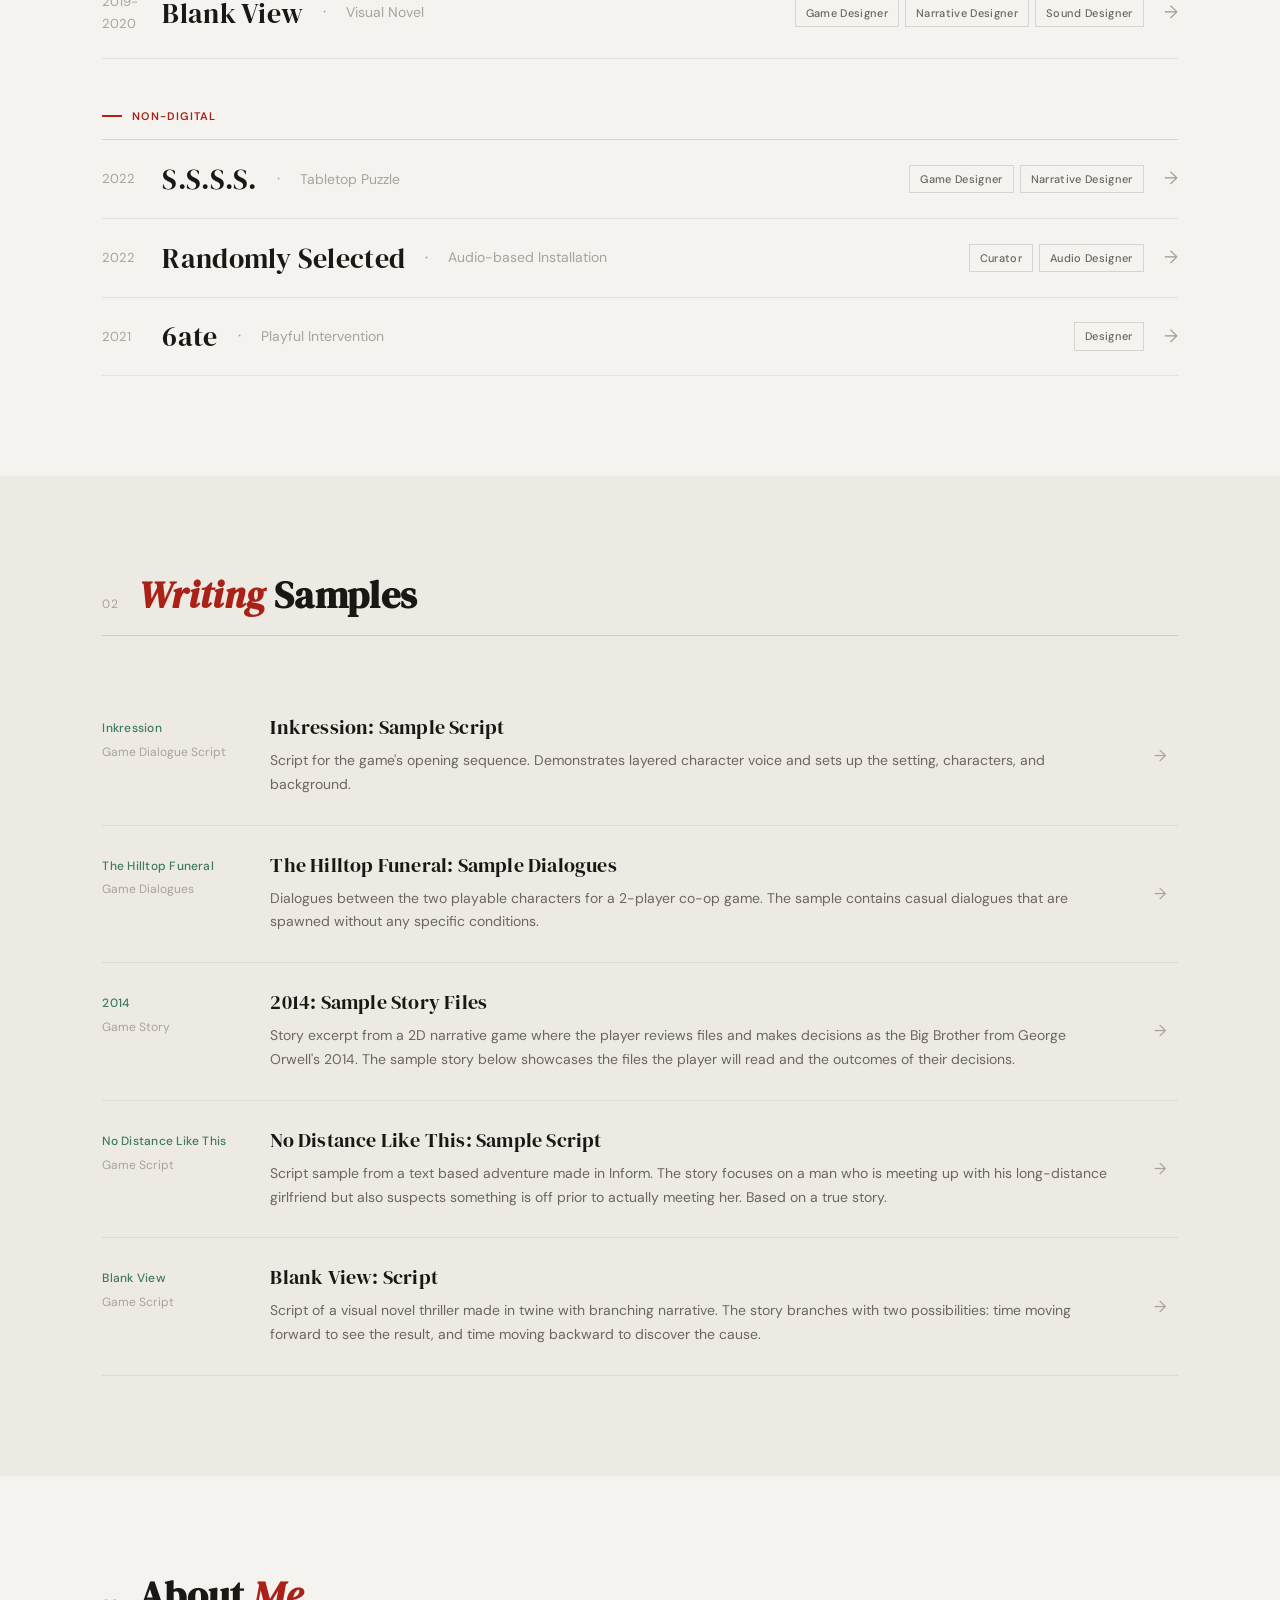
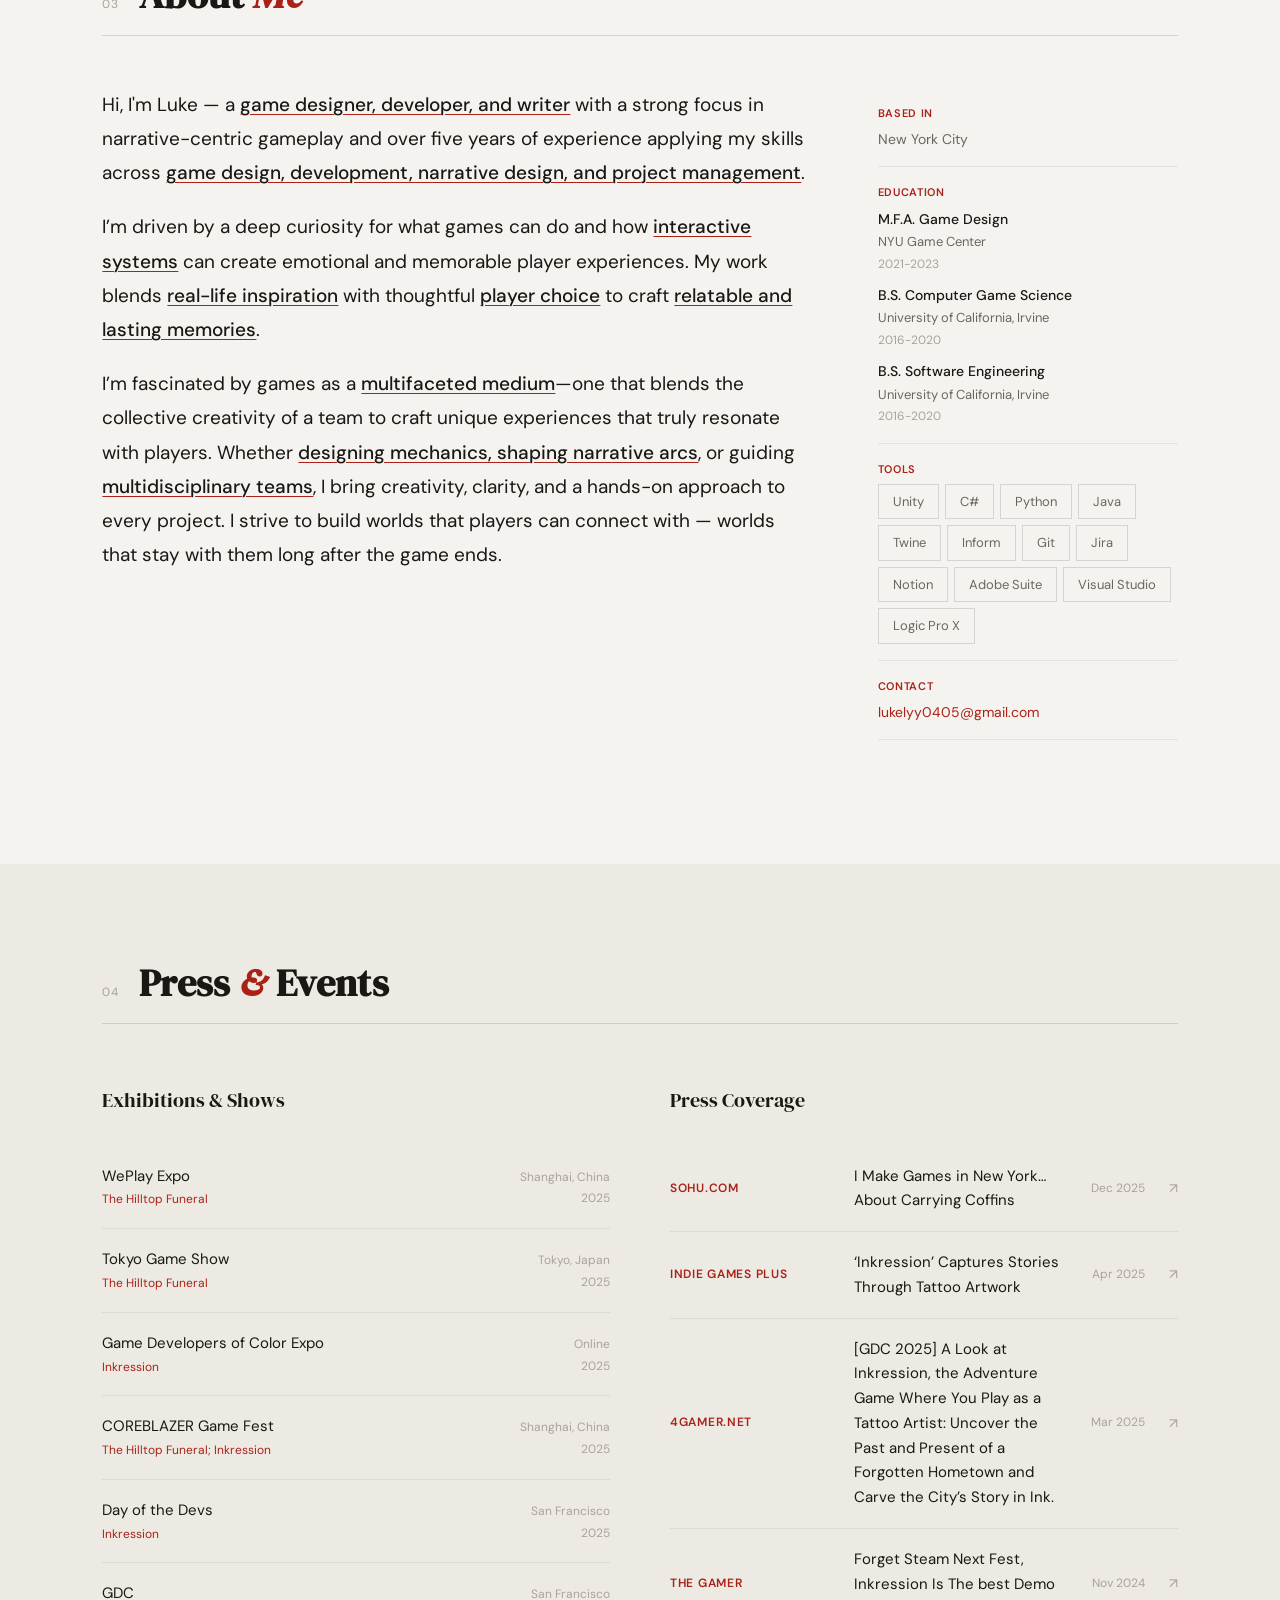
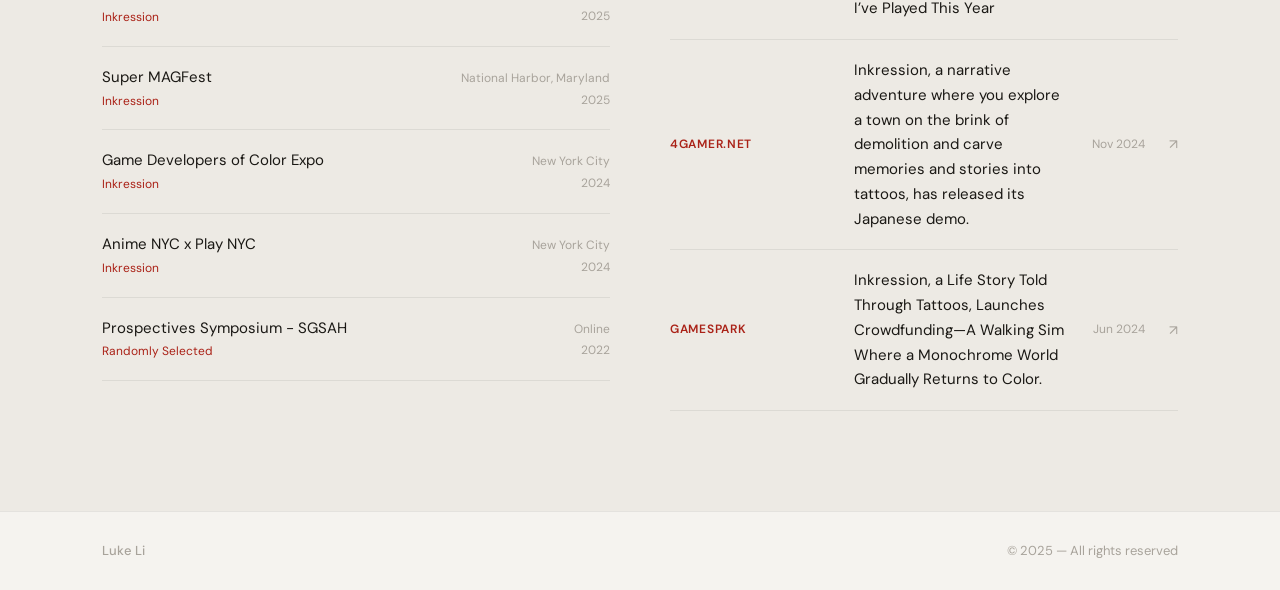
==== commit 91a868a2: "Updating page content and resume link" ====
--- a/index.html
+++ b/index.html
@@ -157,7 +157,14 @@
       s.replace(new RegExp(`\\b(${w})\\b`, 'gi'), '<span class="h-bio-kw">$1</span>'), line);
     return `<span class="h-bio-l${i+1}">${highlighted}</span>`;
   }).join('');
-  document.getElementById('nav-logo').textContent    = DATA.name;
+  document.getElementById('nav-logo').textContent = DATA.name;
+  if (DATA.resumeUrl) {
+    const li = document.createElement('li');
+    const a = document.createElement('a');
+    a.href = DATA.resumeUrl; a.target = '_blank'; a.textContent = 'Resume'; a.className = 'nav-resume';
+    li.appendChild(a);
+    document.querySelector('.nav-links').appendChild(li);
+  }
   document.getElementById('f-logo').textContent      = DATA.name;
   document.title = DATA.name + ' — Portfolio';
 
@@ -349,7 +356,7 @@
 
 // ── About ─────────────────────────────────────────────────
 function buildAbout() {
-  const aboutKws = ['narrative-centric gameplay', 'interactive systems', 'real-life inspiration', 'player choice', 'narrative arcs'];
+  const aboutKws = ['game designer, developer, and writer', 'game design, development, narrative design, and project management', 'interactive systems', 'real-life inspiration', 'player choice', 'relatable and lasting memories', 'multifaceted medium', 'designing mechanics, shaping narrative arcs', 'multidisciplinary teams'];
   function highlightAbout(text) {
     return aboutKws.reduce((s, w) =>
       s.replace(new RegExp(`(${w.replace(/[-]/g,'\\$&')})`, 'gi'), '<span class="ab-kw">$1</span>'), text);
--- a/styles.css
+++ b/styles.css
@@ -63,6 +63,9 @@
 .nav-links a:hover { color:var(--text) }
 .nav-links a.on { color:var(--text) }
 .nav-links a.on::after { transform:scaleX(1) }
+.nav-resume { color:var(--red) !important }
+.nav-resume::after { display:none !important }
+.nav-resume:hover { opacity:.7 }
 
 /* ── SHARED ─────────────────────────────────────────────── */
 .wrap { padding:100px 8vw; max-width:1320px; margin:0 auto }
@@ -169,13 +172,13 @@
 }
 .h-nav-btn {
   display:inline-flex; align-items:center; gap:9px;
-  font-family:var(--fb); font-size:11px; font-weight:500; letter-spacing:.08em;
-  text-transform:uppercase; color:var(--dim);
-  border:1px solid var(--bord2); padding:8px 18px;
+  font-family:var(--fb); font-size:11px; font-weight:600; letter-spacing:.08em;
+  text-transform:uppercase; color:var(--red);
+  border:1.5px solid var(--red); padding:8px 18px;
   transition:border-color .2s, color .2s, background .2s;
   cursor:none;
 }
-.h-nav-btn:hover { border-color:var(--red); color:var(--red) }
+.h-nav-btn:hover { background:var(--red); color:#fff }
 .h-nav-btn::after { content:'↓'; font-size:10px; opacity:.5; transition:opacity .2s, transform .2s }
 .h-nav-btn:hover::after { opacity:1; transform:translateY(2px) }
 
@@ -239,12 +242,12 @@
 .g-subsection:last-child { margin-bottom:0 }
 
 .g-sub-heading {
-  font-family:var(--fb); font-size:11px; font-weight:500; letter-spacing:.08em;
-  text-transform:uppercase; color:var(--dimr); padding-bottom:14px;
+  font-family:var(--fb); font-size:11px; font-weight:600; letter-spacing:.1em;
+  text-transform:uppercase; color:var(--red); padding-bottom:14px;
   border-bottom:1px solid var(--bord2);
-  display:flex; align-items:center; gap:12px;
-}
-.g-sub-heading::before { content:''; width:16px; height:1px; background:var(--dimr) }
+  display:flex; align-items:center; gap:10px;
+}
+.g-sub-heading::before { content:''; width:20px; height:1.5px; background:var(--red) }
 
 .games-list { display:flex; flex-direction:column }
 
@@ -505,10 +508,11 @@
 .sec-sub-body .sec-sub-img { margin-top:20px }
 .sec-sub-img { margin-top:24px; margin-bottom:28px }
 .sec-sub-img img { max-width:100%; border-radius:4px; display:block }
-.sec-body ul, .sec-sub-body ul { margin:4px 0; padding-left:18px; display:flex; flex-direction:column; gap:6px; list-style:none }
-.sec-body li, .sec-sub-body li { position:relative; padding-left:14px }
+.sec-body ul, .sec-sub-body ul { margin:4px 0; padding-left:18px; display:flex; flex-direction:column; gap:10px; list-style:none }
+.sec-body li, .sec-sub-body li { position:relative; padding-left:14px; line-height:1.6 }
 .sec-body li::before, .sec-sub-body li::before { content:'–'; position:absolute; left:0; color:var(--dimr) }
 .sec-body strong, .sec-sub-body strong { color:var(--text); font-weight:600 }
+.kw { color:var(--text); font-weight:500; text-decoration:underline; text-decoration-color:var(--red); text-underline-offset:3px; text-decoration-thickness:1px }
 .sec-body em, .sec-sub-body em { font-style:italic }
 .sec-sub-body a, .sec-body a {
   display:inline-flex; align-items:center; gap:8px;
